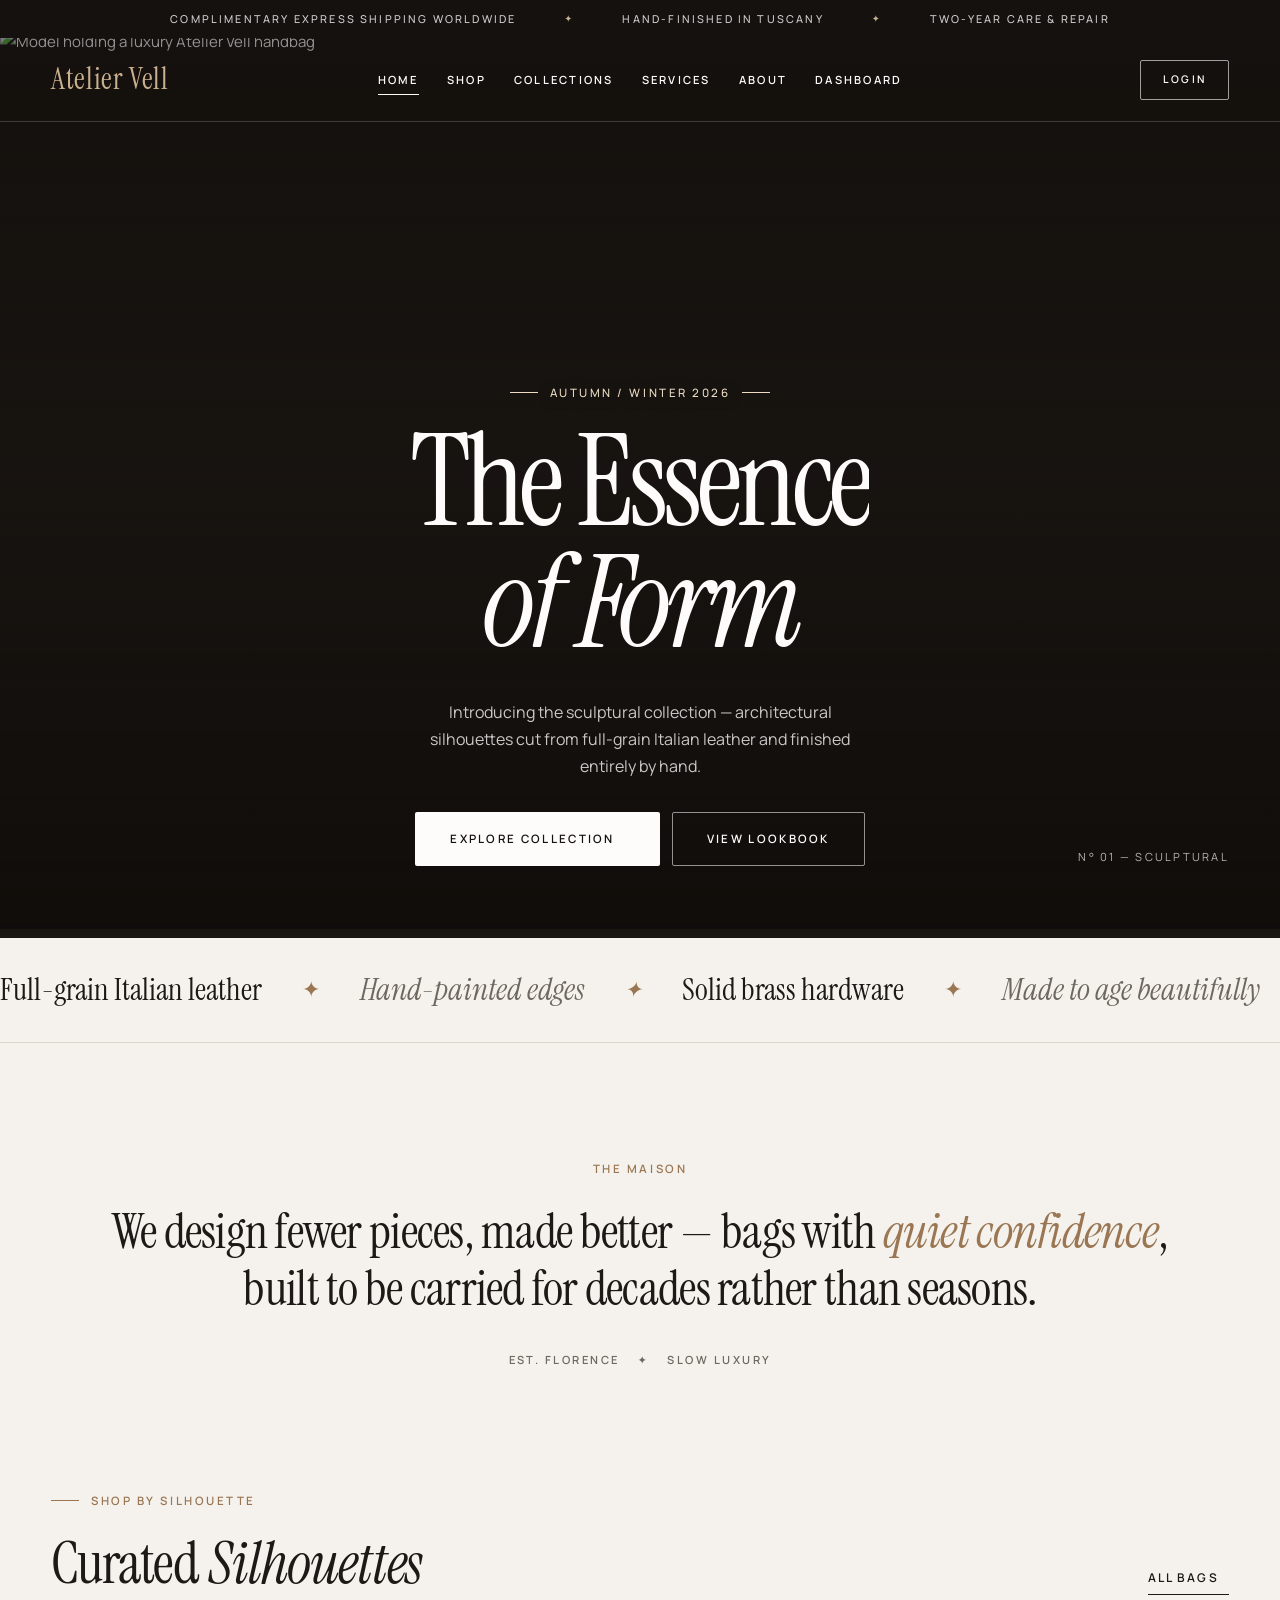
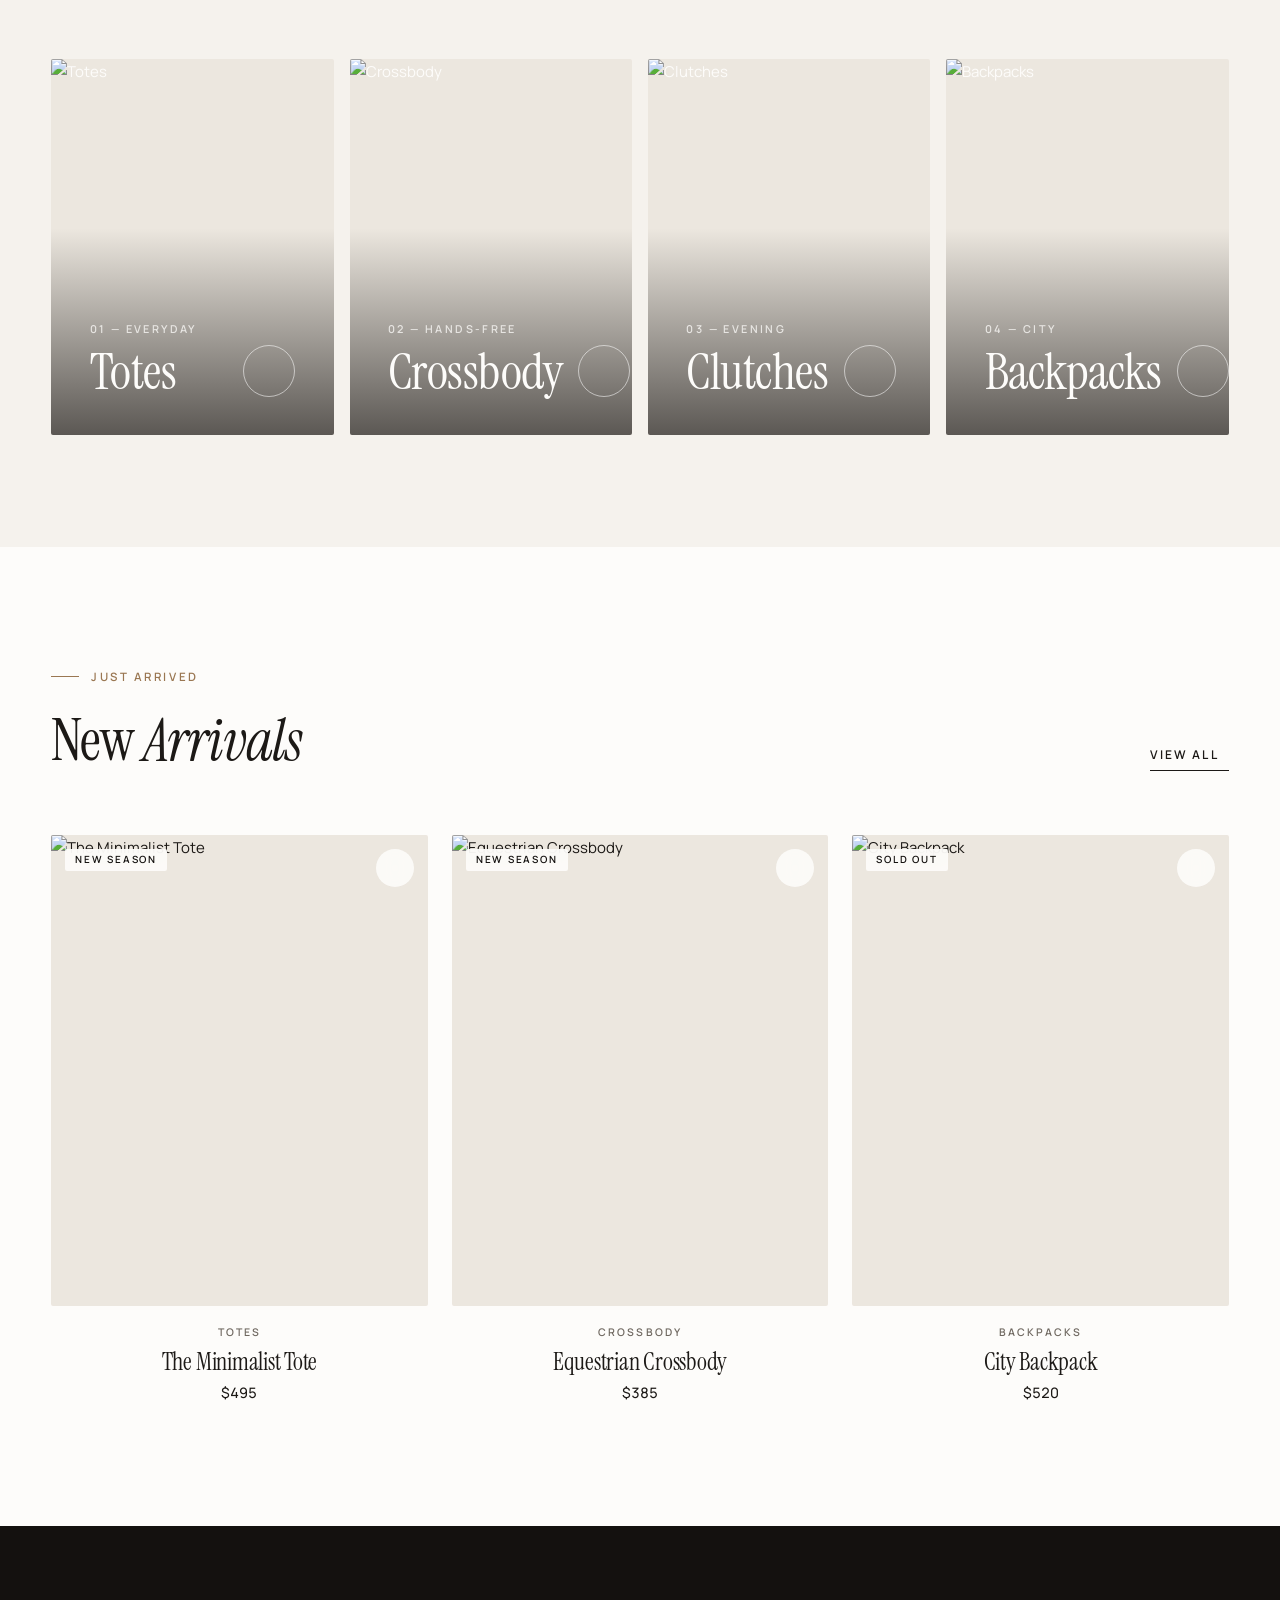
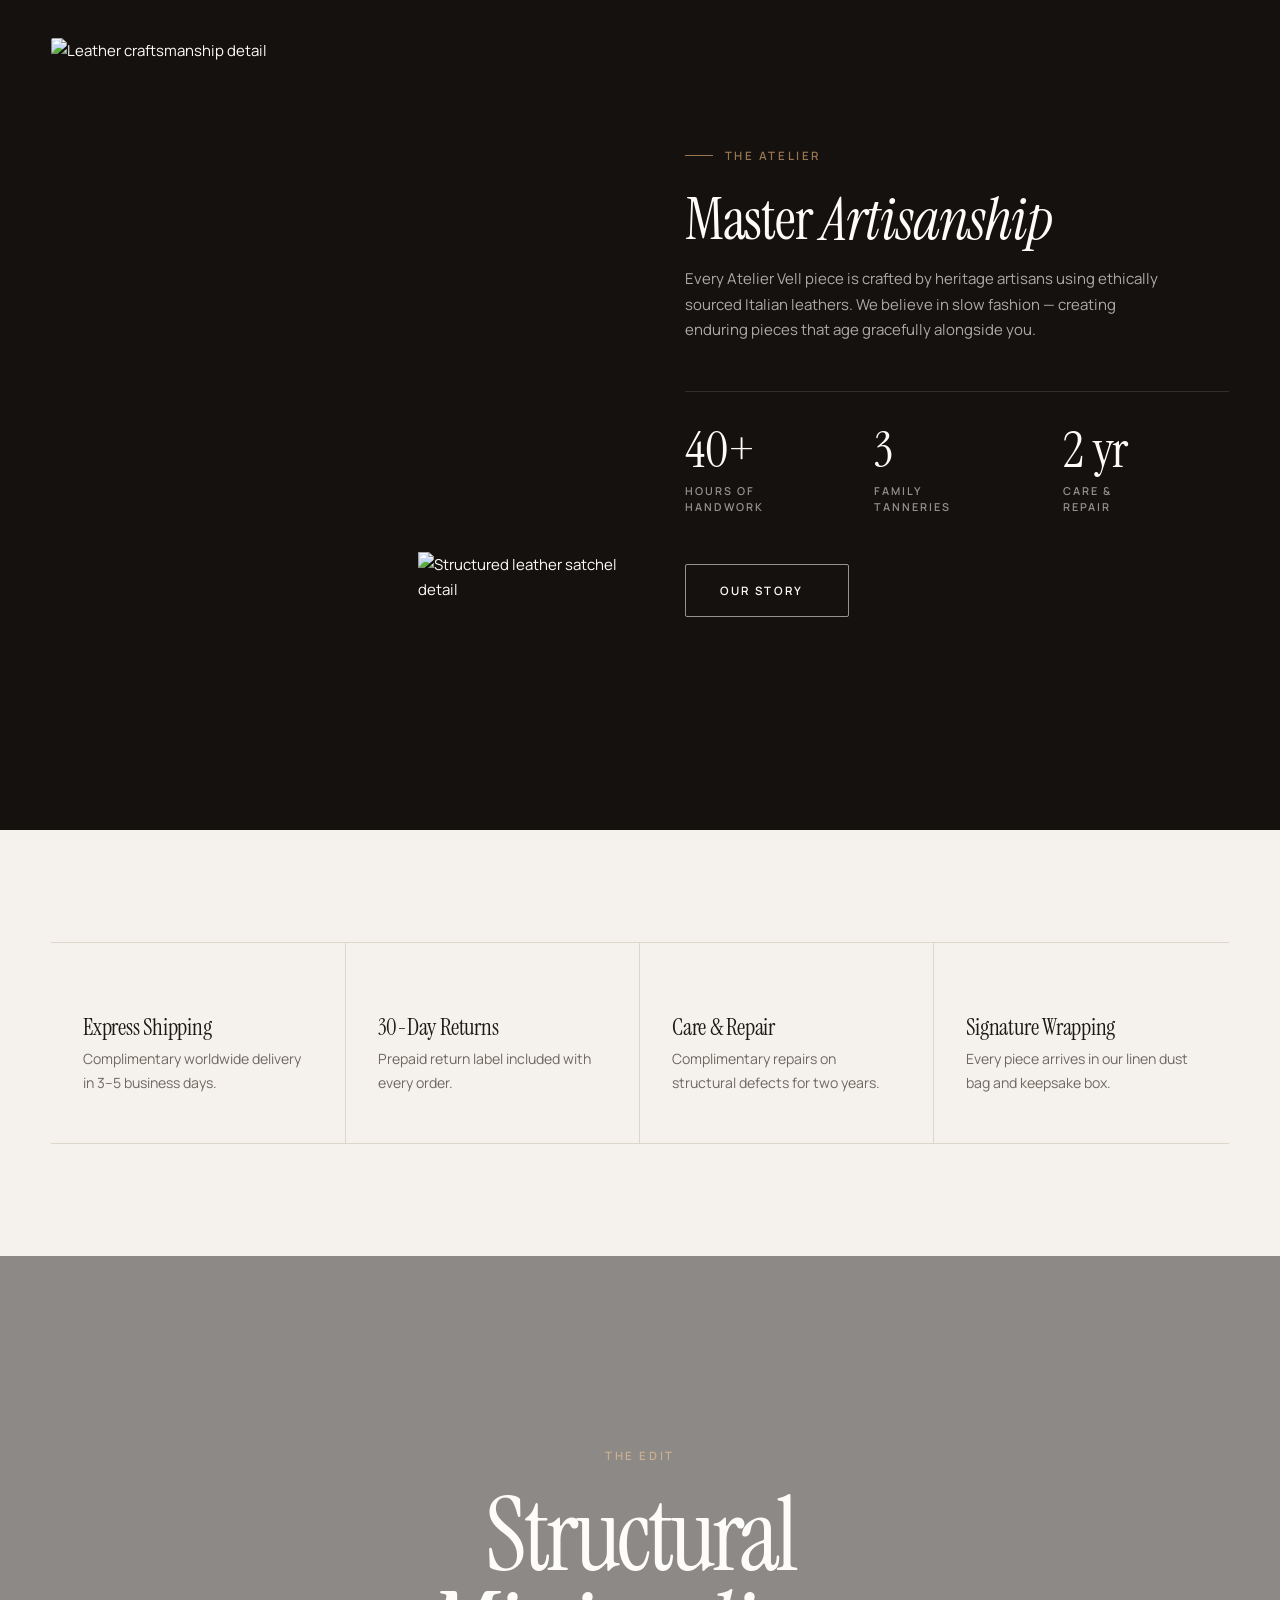
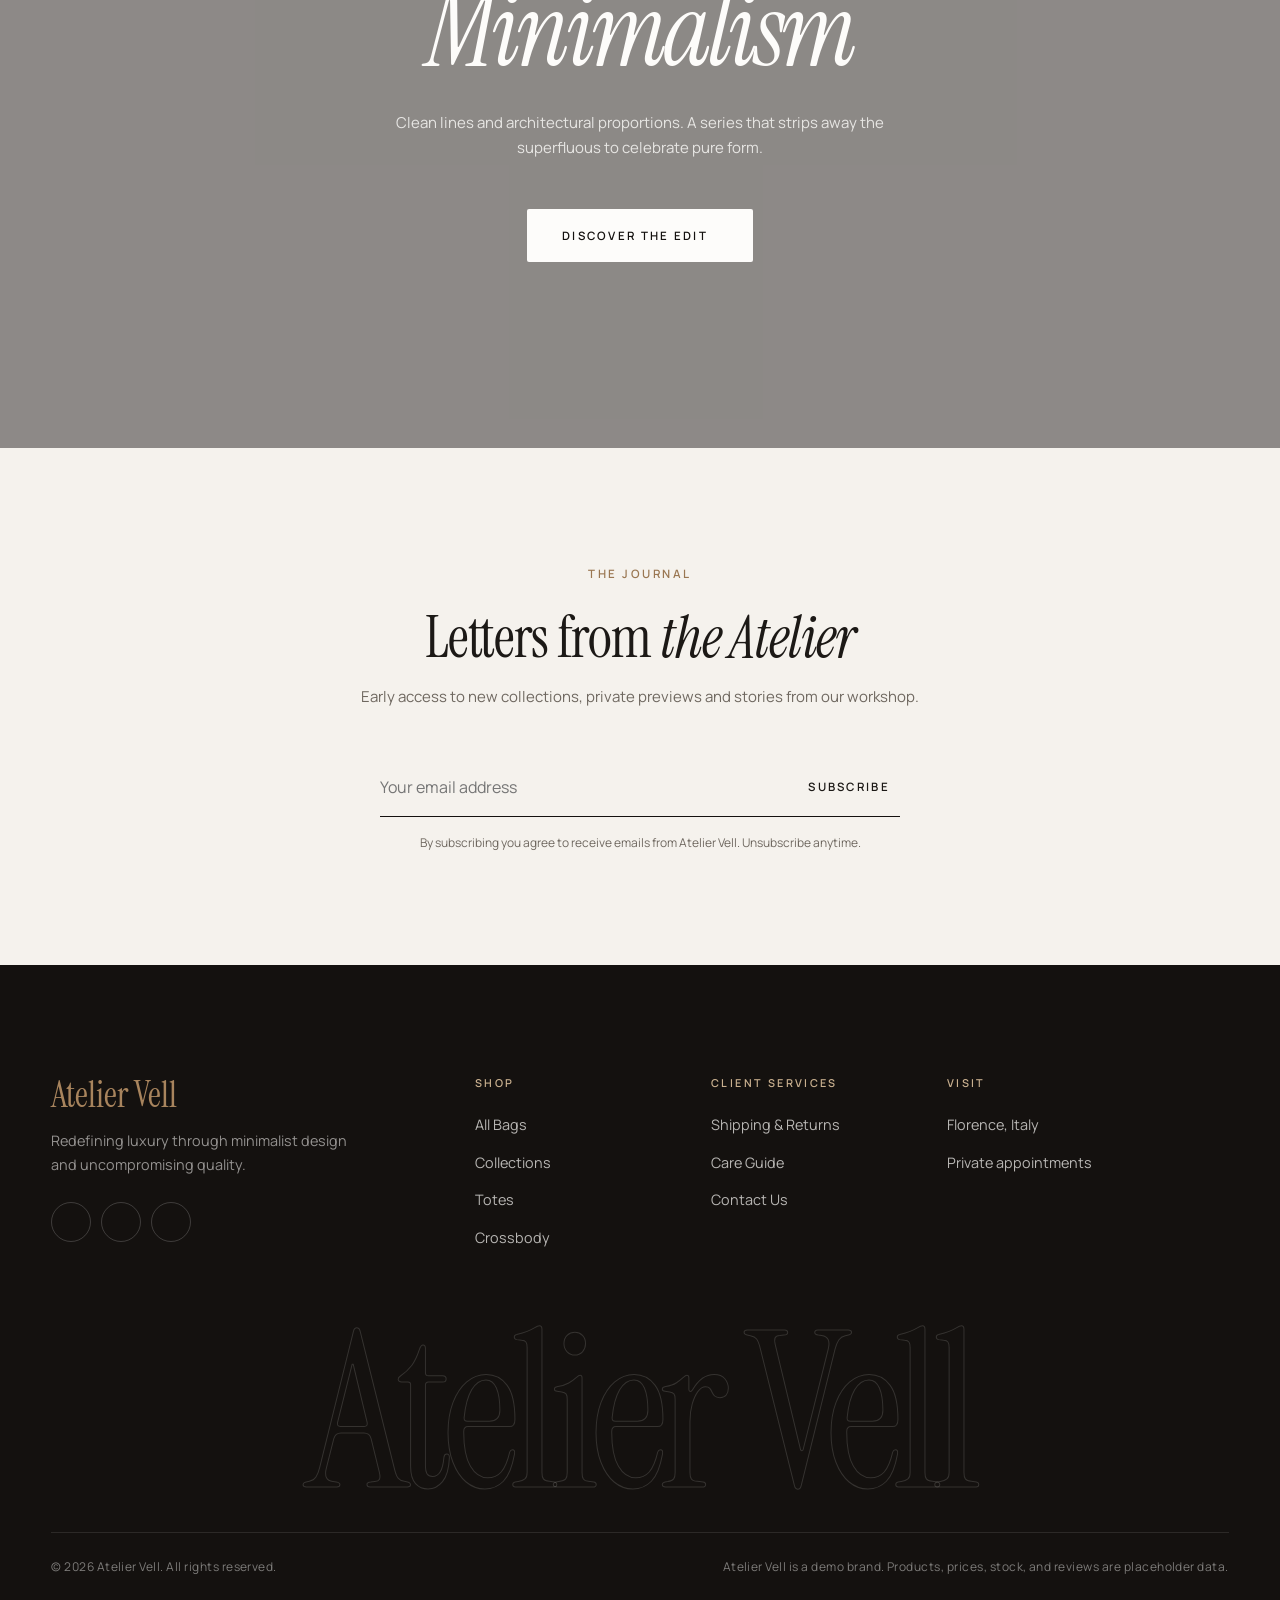
==== index.html @ e62970e4 "first commit" ====
<!DOCTYPE html>
<html lang="en">
<head>
  <meta charset="UTF-8">
  <meta name="viewport" content="width=device-width, initial-scale=1.0">
  <title>Atelier Vell | Handbags</title>
  <meta name="description" content="Discover luxury handbags and accessories by Atelier Vell. Refined, structural, and effortlessly chic.">
  <meta name="theme-color" content="#14110f">
  <link rel="preconnect" href="https://images.unsplash.com">
  <link rel="icon" type="image/svg+xml" href="assets/images/favicon.svg">
  <link rel="stylesheet" href="assets/css/style.css">
  <!-- Phosphor Icons -->
  <script src="https://unpkg.com/@phosphor-icons/web"></script>
  <!-- JSON-LD -->
  <script type="application/ld+json">
  {
    "@context": "https://schema.org",
    "@type": "ItemList",
    "name": "Featured Handbags",
    "description": "Luxury leather handbags and accessories."
  }
  </script>
</head>
<body class="has-hero">

  <!-- Announcement -->
  <div class="announcement-bar">
    <div class="announcement-track">
      <span>Complimentary express shipping worldwide</span>
      <span>Hand-finished in Tuscany</span>
      <span>Two-year care &amp; repair</span>
    </div>
  </div>

  <!-- Navigation -->
  <header class="site-header">
    <div class="container nav-container">
      <a href="index.html" class="brand">Atelier Vell</a>

      <nav class="nav-menu">
        <a href="index.html" class="nav-link active">Home</a>
        <div class="nav-item-dropdown">
          <a href="shop.html" class="nav-link">Shop</a>
          <div class="dropdown-menu">
            <a href="shop.html?category=totes" class="dropdown-link">Totes</a>
            <a href="shop.html?category=crossbody" class="dropdown-link">Crossbody</a>
            <a href="shop.html?category=clutches" class="dropdown-link">Clutches</a>
            <a href="shop.html?category=backpacks" class="dropdown-link">Backpacks</a>
          </div>
        </div>
        <a href="collections.html" class="nav-link">Collections</a>
        <a href="services.html" class="nav-link">Services</a>
        <a href="about.html" class="nav-link">About</a>
        <a href="dashboard.html" class="nav-link">Dashboard</a>
      </nav>

      <div class="nav-actions">
        <a href="#" class="action-btn trigger-wishlist" aria-label="Wishlist">
          <i class="ph ph-heart"></i>
        </a>
        <a href="cart.html" class="action-btn" aria-label="Cart">
          <i class="ph ph-shopping-bag"></i>
          <span class="cart-count">0</span>
        </a>
        <a href="login.html" class="btn btn-outline nav-login-btn">Login</a>
        <button class="hamburger-btn" aria-label="Menu">
          <i class="ph ph-list"></i>
        </button>
      </div>
    </div>
  </header>

  <!-- Mobile Drawer Menu -->
  <div class="drawer-overlay"></div>
  <div class="mobile-drawer">
    <div class="drawer-header">
      <span class="brand">Atelier Vell</span>
      <button class="drawer-close" aria-label="Close menu"><i class="ph ph-x"></i></button>
    </div>
    <div class="drawer-body">
      <a href="index.html" class="mobile-nav-link">Home</a>
      <div style="border-bottom: 1px solid var(--clr-border);">
        <button class="mobile-nav-link mobile-dropdown-toggle" style="border:none; background:none; text-align:left;">
          Shop <i class="ph ph-caret-down"></i>
        </button>
        <div class="mobile-dropdown-menu">
          <a href="shop.html" class="mobile-dropdown-link">All Bags</a>
          <a href="shop.html?category=totes" class="mobile-dropdown-link">Totes</a>
          <a href="shop.html?category=crossbody" class="mobile-dropdown-link">Crossbody</a>
          <a href="shop.html?category=clutches" class="mobile-dropdown-link">Clutches</a>
          <a href="shop.html?category=backpacks" class="mobile-dropdown-link">Backpacks</a>
        </div>
      </div>
      <a href="collections.html" class="mobile-nav-link">Collections</a>
      <a href="services.html" class="mobile-nav-link">Services</a>
      <a href="about.html" class="mobile-nav-link">About</a>
      <a href="dashboard.html" class="mobile-nav-link">Dashboard</a>

      <div style="margin-top: 32px;">
        <a href="login.html" class="btn btn-primary btn-block mobile-login-link">Login</a>
      </div>
    </div>
  </div>

  <main>
    <!-- Hero -->
    <section class="hero">
      <div class="hero-media" data-parallax="0.25">
        <img src="https://images.unsplash.com/photo-1594223274512-ad4803739b7c?auto=format&fit=crop&q=85&w=2000" alt="Model holding a luxury Atelier Vell handbag" fetchpriority="high">
      </div>
      <div class="container hero-content">
        <div class="hero-grid">
          <div>
            <span class="eyebrow fade-in-late">Autumn / Winter 2026</span>
            <h1 class="hero-title">
              <span class="line"><span>The Essence</span></span>
              <span class="line"><span><em>of Form</em></span></span>
            </h1>
            <p class="hero-sub fade-in-late">Introducing the sculptural collection — architectural silhouettes cut from full-grain Italian leather and finished entirely by hand.</p>
            <div class="hero-ctas fade-in-late">
              <a href="shop.html" class="btn btn-light">Explore Collection <i class="ph ph-arrow-right"></i></a>
              <a href="collections.html" class="btn btn-ghost-light">View Lookbook</a>
            </div>
          </div>
          <div class="hero-aside fade-in-late">
            <span>N° 01 — Sculptural</span>
          </div>
        </div>
      </div>
    </section>

    <!-- Marquee -->
    <div class="marquee" aria-hidden="true">
      <div class="marquee-track">
        <span>Full-grain Italian leather</span>
        <span>Hand-painted edges</span>
        <span>Solid brass hardware</span>
        <span>Made to age beautifully</span>
        <span>Full-grain Italian leather</span>
        <span>Hand-painted edges</span>
        <span>Solid brass hardware</span>
        <span>Made to age beautifully</span>
      </div>
    </div>

    <!-- Statement -->
    <section class="section container">
      <div class="statement reveal">
        <span class="eyebrow no-rule">The Maison</span>
        <p>We design fewer pieces, made better — bags with <em>quiet confidence</em>, built to be carried for decades rather than seasons.</p>
        <div class="statement-sig"><span>Est. Florence</span><span>✦</span><span>Slow Luxury</span></div>
      </div>
    </section>

    <!-- Categories -->
    <section class="container" style="padding-bottom:var(--space-8);">
      <div class="split-header reveal">
        <div>
          <span class="eyebrow">Shop by Silhouette</span>
          <h2>Curated <em>Silhouettes</em></h2>
        </div>
        <a href="shop.html" class="link-arrow">All Bags <i class="ph ph-arrow-right"></i></a>
      </div>
      <div class="category-grid">
        <a href="shop.html?category=totes" class="category-tile reveal">
          <img src="https://images.unsplash.com/photo-1614179689702-355944cd0918?auto=format&fit=crop&q=80&w=1200" alt="Totes" loading="lazy">
          <div class="category-info">
            <div><span class="category-index">01 — Everyday</span><h3>Totes</h3></div>
            <span class="category-cta"><i class="ph ph-arrow-right"></i></span>
          </div>
        </a>
        <a href="shop.html?category=crossbody" class="category-tile reveal" style="--d:.1s">
          <img src="https://images.unsplash.com/photo-1575032617751-6ddec2089882?auto=format&fit=crop&q=80&w=900" alt="Crossbody" loading="lazy">
          <div class="category-info">
            <div><span class="category-index">02 — Hands-free</span><h3>Crossbody</h3></div>
            <span class="category-cta"><i class="ph ph-arrow-right"></i></span>
          </div>
        </a>
        <a href="shop.html?category=clutches" class="category-tile reveal" style="--d:.2s">
          <img src="https://images.unsplash.com/photo-1563904092230-7ec217b65fe2?auto=format&fit=crop&q=80&w=900" alt="Clutches" loading="lazy">
          <div class="category-info">
            <div><span class="category-index">03 — Evening</span><h3>Clutches</h3></div>
            <span class="category-cta"><i class="ph ph-arrow-right"></i></span>
          </div>
        </a>
        <a href="shop.html?category=backpacks" class="category-tile reveal">
          <img src="https://images.unsplash.com/photo-1553062407-98eeb64c6a62?auto=format&fit=crop&q=80&w=1600" alt="Backpacks" loading="lazy">
          <div class="category-info">
            <div><span class="category-index">04 — City</span><h3>Backpacks</h3></div>
            <span class="category-cta"><i class="ph ph-arrow-right"></i></span>
          </div>
        </a>
      </div>
    </section>

    <!-- Featured Products -->
    <section class="section" style="background-color:var(--clr-white);">
      <div class="container">
        <div class="split-header reveal">
          <div>
            <span class="eyebrow">Just Arrived</span>
            <h2>New <em>Arrivals</em></h2>
          </div>
          <a href="shop.html" class="link-arrow">View All <i class="ph ph-arrow-right"></i></a>
        </div>
        <div class="product-grid" id="featured-products">
          <!-- Injected via JS -->
        </div>
      </div>
    </section>

    <!-- Craftsmanship -->
    <section class="section craft">
      <div class="container craft-grid">
        <div class="craft-media">
          <div class="reveal-img">
            <img src="https://images.unsplash.com/photo-1473188588951-666fce8e7c68?auto=format&fit=crop&q=80&w=1000" alt="Leather craftsmanship detail" loading="lazy">
          </div>
          <img class="craft-inset reveal" style="--d:.3s" src="https://images.unsplash.com/photo-1612902456551-333ac5afa26e?auto=format&fit=crop&q=80&w=600" alt="Structured leather satchel detail" loading="lazy">
        </div>
        <div class="reveal">
          <span class="eyebrow">The Atelier</span>
          <h2>Master <em>Artisanship</em></h2>
          <p>Every Atelier Vell piece is crafted by heritage artisans using ethically sourced Italian leathers. We believe in slow fashion — creating enduring pieces that age gracefully alongside you.</p>
          <div class="stats">
            <div><div class="stat-value">40+</div><div class="stat-label">Hours of<br>handwork</div></div>
            <div><div class="stat-value">3</div><div class="stat-label">Family<br>tanneries</div></div>
            <div><div class="stat-value">2 yr</div><div class="stat-label">Care &amp;<br>repair</div></div>
          </div>
          <a href="about.html" class="btn btn-ghost-light">Our Story <i class="ph ph-arrow-right"></i></a>
        </div>
      </div>
    </section>

    <!-- Perks -->
    <section class="container" style="padding-block:var(--space-8);">
      <div class="perks">
        <div class="perk reveal"><i class="ph ph-airplane-tilt"></i><h4>Express Shipping</h4><p>Complimentary worldwide delivery in 3–5 business days.</p></div>
        <div class="perk reveal" style="--d:.1s"><i class="ph ph-arrow-u-down-left"></i><h4>30-Day Returns</h4><p>Prepaid return label included with every order.</p></div>
        <div class="perk reveal" style="--d:.2s"><i class="ph ph-needle"></i><h4>Care &amp; Repair</h4><p>Complimentary repairs on structural defects for two years.</p></div>
        <div class="perk reveal" style="--d:.3s"><i class="ph ph-gift"></i><h4>Signature Wrapping</h4><p>Every piece arrives in our linen dust bag and keepsake box.</p></div>
      </div>
    </section>

    <!-- Lookbook Banner -->
    <section class="lookbook">
      <div class="lookbook-bg" data-parallax="0.2" style="background-image:url('https://images.unsplash.com/photo-1606522754091-a3bbf9ad4cb3?auto=format&fit=crop&q=80&w=2000');"></div>
      <div class="container reveal">
        <span class="eyebrow no-rule">The Edit</span>
        <h2>Structural<br><em>Minimalism</em></h2>
        <p>Clean lines and architectural proportions. A series that strips away the superfluous to celebrate pure form.</p>
        <a href="collections.html" class="btn btn-light">Discover the Edit <i class="ph ph-arrow-right"></i></a>
      </div>
    </section>

    <!-- Newsletter -->
    <section class="section container">
      <div class="newsletter reveal">
        <span class="eyebrow no-rule">The Journal</span>
        <h2>Letters from <em>the Atelier</em></h2>
        <p>Early access to new collections, private previews and stories from our workshop.</p>
        <form class="newsletter-form" onsubmit="event.preventDefault(); showToast('Welcome to the Atelier — you are subscribed.'); this.reset();">
          <input type="email" placeholder="Your email address" required aria-label="Email address">
          <button type="submit">Subscribe <i class="ph ph-arrow-right"></i></button>
        </form>
        <small>By subscribing you agree to receive emails from Atelier Vell. Unsubscribe anytime.</small>
      </div>
    </section>
  </main>

  <footer class="site-footer">
    <div class="container">
      <div class="footer-grid">
        <div>
          <span class="footer-brand">Atelier Vell</span>
          <p class="footer-desc">Redefining luxury through minimalist design and uncompromising quality.</p>
          <div class="footer-socials">
            <a href="#" aria-label="Instagram"><i class="ph ph-instagram-logo"></i></a>
            <a href="#" aria-label="Pinterest"><i class="ph ph-pinterest-logo"></i></a>
            <a href="#" aria-label="TikTok"><i class="ph ph-tiktok-logo"></i></a>
          </div>
        </div>
        <div>
          <h4 class="footer-heading">Shop</h4>
          <ul class="footer-links">
            <li><a href="shop.html">All Bags</a></li>
            <li><a href="collections.html">Collections</a></li>
            <li><a href="shop.html?category=totes">Totes</a></li>
            <li><a href="shop.html?category=crossbody">Crossbody</a></li>
          </ul>
        </div>
        <div>
          <h4 class="footer-heading">Client Services</h4>
          <ul class="footer-links">
            <li><a href="services.html#shipping-returns">Shipping &amp; Returns</a></li>
            <li><a href="services.html">Care Guide</a></li>
            <li><a href="about.html#contact">Contact Us</a></li>
          </ul>
        </div>
        <div>
          <h4 class="footer-heading">Visit</h4>
          <ul class="footer-links">
            <li><a href="about.html">Florence, Italy</a></li>
            <li><a href="about.html#contact">Private appointments</a></li>
          </ul>
        </div>
      </div>
      <div class="footer-wordmark" aria-hidden="true">Atelier Vell</div>
      <div class="footer-bottom">
        <p>&copy; 2026 Atelier Vell. All rights reserved.</p>
        <p>Atelier Vell is a demo brand. Products, prices, stock, and reviews are placeholder data.</p>
      </div>
    </div>
  </footer>

  <script src="assets/js/data.js"></script>
  <script src="assets/js/auth.js"></script>
  <script src="assets/js/main.js"></script>
  <script src="assets/js/wishlist.js"></script>
  <script src="assets/js/quickview.js"></script>
  <script>
    document.addEventListener('DOMContentLoaded', () => {
      const grid = document.getElementById('featured-products');
      if(grid) {
        const products = window.AtelierStore.getProducts().filter(p => p.featured).slice(0, 4);
        grid.innerHTML = products.map(p => generateProductCardHTML(p)).join('');
        // Re-bind wishlist icons
        window.AtelierWishlist.updateHeartIcons();
        window.AtelierReveal && window.AtelierReveal(grid);
      }
    });
  </script>
  <script src="assets/js/back-to-top.js"></script>
</body>
</html>
---- assets/css/style.css ----
/* ==========================================================================
   ATELIER VELL - DESIGN SYSTEM & GLOBAL STYLES
   ========================================================================== */

@import url('https://fonts.googleapis.com/css2?family=Instrument+Serif:ital@0;1&family=Manrope:wght@300;400;500;600&display=swap');

:root {
  /* Colors */
  --clr-primary: #14110f;       /* Ink */
  --clr-secondary: #f5f2ed;     /* Ivory */
  --clr-surface: #ece7df;       /* Stone */
  --clr-accent: #9a7752;        /* Bronze */
  --clr-accent-soft: #c9b08f;
  --clr-logo: #7d5f3e;          /* Deep bronze — logo on light surfaces */
  --clr-logo-on-dark: #a8845d;  /* Bronze tuned for dark surfaces */
  --clr-text: #1c1916;
  --clr-text-light: #6f6860;
  --clr-border: #ddd6cb;
  --clr-error: #a8433a;
  --clr-success: #4f6b4a;
  --clr-white: #fdfcfa;

  /* Typography */
  --font-heading: 'Instrument Serif', 'Times New Roman', serif;
  --font-body: 'Manrope', system-ui, -apple-system, sans-serif;

  --fw-body: 400;
  --fw-heading-1: 400;
  --fw-heading-2: 400;
  --fw-heading-3: 400;

  /* Spacing */
  --space-1: 8px;
  --space-2: 16px;
  --space-3: 24px;
  --space-4: 32px;
  --space-5: 48px;
  --space-6: 64px;
  --space-8: 112px;
  --space-10: 160px;

  /* UI Tokens */
  --radius: 2px;
  --radius-lg: 4px;
  --shadow: 0 1px 2px rgba(20, 17, 15, 0.04), 0 12px 40px -12px rgba(20, 17, 15, 0.12);
  --shadow-hover: 0 2px 4px rgba(20, 17, 15, 0.05), 0 30px 60px -20px rgba(20, 17, 15, 0.25);
  --ease: cubic-bezier(0.22, 1, 0.36, 1);
  --ease-in-out: cubic-bezier(0.65, 0, 0.35, 1);
  --transition: all 0.5s var(--ease);

  /* Header */
  --header-height: 84px;
}

/* ==========================================================================
   RESET & FOUNDATION
   ========================================================================== */
*, *::before, *::after {
  box-sizing: border-box;
  margin: 0;
  padding: 0;
}

html {
  scroll-behavior: smooth;
  -webkit-text-size-adjust: 100%;
}

body {
  font-family: var(--font-body);
  font-weight: var(--fw-body);
  font-size: 15px;
  color: var(--clr-text);
  background-color: var(--clr-secondary);
  line-height: 1.7;
  -webkit-font-smoothing: antialiased;
  -moz-osx-font-smoothing: grayscale;
  text-rendering: optimizeLegibility;
  overflow-x: hidden;
}

::selection {
  background: var(--clr-primary);
  color: var(--clr-secondary);
}

h1, h2, h3, h4, h5, h6 {
  font-family: var(--font-heading);
  line-height: 1.05;
  font-weight: 400;
  margin-bottom: var(--space-2);
  letter-spacing: -0.01em;
}

h1 { font-size: clamp(2.75rem, 6vw, 5rem); font-weight: var(--fw-heading-1); letter-spacing: -0.025em; }
h2 { font-size: clamp(2.25rem, 4.5vw, 3.75rem); font-weight: var(--fw-heading-2); letter-spacing: -0.02em; }
h3 { font-size: clamp(1.5rem, 2.5vw, 2rem); font-weight: var(--fw-heading-3); }
h4 { font-size: 1.15rem; }

h1 em, h2 em, h3 em, .serif-italic {
  font-style: italic;
  font-family: var(--font-heading);
}

a {
  color: inherit;
  text-decoration: none;
  transition: color 0.3s var(--ease), opacity 0.3s var(--ease);
}

img {
  max-width: 100%;
  height: auto;
  display: block;
}

ul, ol {
  list-style: none;
}

button, input, select, textarea {
  font-family: inherit;
  font-size: inherit;
  color: inherit;
  border: none;
  background: none;
}

button {
  cursor: pointer;
}

:focus-visible {
  outline: 1px solid var(--clr-accent);
  outline-offset: 3px;
}

.tabular-nums {
  font-variant-numeric: tabular-nums;
}

/* ==========================================================================
   LAYOUT UTILITIES
   ========================================================================== */
.container {
  width: 100%;
  max-width: 1440px;
  margin: 0 auto;
  padding: 0 clamp(20px, 4vw, 56px);
}

.section {
  padding-block: var(--space-8);
}

.section-header {
  text-align: center;
  margin-bottom: var(--space-6);
}

.section-header h1 {
  margin-bottom: var(--space-2);
}

.section-header h2 {
  margin-bottom: var(--space-2);
}

.section-header p {
  color: var(--clr-text-light);
  max-width: 560px;
  margin: 0 auto;
}

.eyebrow {
  display: inline-flex;
  align-items: center;
  gap: 12px;
  font-family: var(--font-body);
  font-size: 0.72rem;
  font-weight: 600;
  letter-spacing: 0.22em;
  text-transform: uppercase;
  color: var(--clr-accent);
  margin-bottom: var(--space-3);
}

.eyebrow::before {
  content: '';
  width: 28px;
  height: 1px;
  background: currentColor;
}

.eyebrow.no-rule::before { display: none; }

.split-header {
  display: flex;
  justify-content: space-between;
  align-items: flex-end;
  gap: var(--space-4);
  margin-bottom: var(--space-6);
  flex-wrap: wrap;
}

.split-header h2 { margin: 0; }

.link-arrow {
  display: inline-flex;
  align-items: center;
  gap: 10px;
  font-size: 0.75rem;
  font-weight: 600;
  letter-spacing: 0.18em;
  text-transform: uppercase;
  padding-bottom: 6px;
  position: relative;
}

.link-arrow::after {
  content: '';
  position: absolute;
  left: 0;
  bottom: 0;
  width: 100%;
  height: 1px;
  background: currentColor;
  transform-origin: right;
  transition: transform 0.6s var(--ease);
}

.link-arrow:hover::after {
  transform: scaleX(0);
  transform-origin: left;
}

.link-arrow i { transition: transform 0.5s var(--ease); }
.link-arrow:hover i { transform: translateX(4px); }

/* ==========================================================================
   COMPONENTS
   ========================================================================== */
/* Buttons */
.btn {
  position: relative;
  display: inline-flex;
  align-items: center;
  justify-content: center;
  gap: 10px;
  padding: 16px 34px;
  font-size: 0.72rem;
  text-transform: uppercase;
  letter-spacing: 0.2em;
  font-weight: 600;
  border: 1px solid transparent;
  border-radius: var(--radius);
  min-height: 52px;
  overflow: hidden;
  isolation: isolate;
  transition: color 0.5s var(--ease), border-color 0.5s var(--ease), background-color 0.5s var(--ease);
}

.btn::before {
  content: '';
  position: absolute;
  inset: 0;
  z-index: -1;
  transform: scaleY(0);
  transform-origin: bottom;
  transition: transform 0.6s var(--ease);
}

.btn:hover::before {
  transform: scaleY(1);
}

.btn:disabled {
  opacity: 0.45;
  cursor: not-allowed;
}
.btn:disabled::before { display: none; }

.btn-primary {
  background-color: var(--clr-primary);
  color: var(--clr-white);
}

.btn-primary::before { background: var(--clr-accent); }

.btn-primary:hover {
  color: var(--clr-white);
}

.btn-outline {
  background-color: transparent;
  color: var(--clr-primary);
  border-color: var(--clr-primary);
}

.btn-outline::before { background: var(--clr-primary); }

.btn-outline:hover {
  color: var(--clr-white);
}

.btn-light {
  background: var(--clr-white);
  color: var(--clr-primary);
}
.btn-light::before { background: var(--clr-accent); }
.btn-light:hover { color: var(--clr-white); }

.btn-ghost-light {
  background: transparent;
  color: var(--clr-white);
  border-color: rgba(255, 255, 255, 0.55);
}
.btn-ghost-light::before { background: var(--clr-white); }
.btn-ghost-light:hover { color: var(--clr-primary); border-color: var(--clr-white); }

.btn i { font-size: 1rem; transition: transform 0.5s var(--ease); }
.btn:hover i.ph-arrow-right, .btn:hover i.ph-arrow-up-right { transform: translateX(3px); }

.btn-block {
  width: 100%;
}

/* Forms */
.form-group {
  margin-bottom: var(--space-3);
  position: relative;
}

.form-label {
  display: block;
  font-size: 0.7rem;
  margin-bottom: 10px;
  font-weight: 600;
  text-transform: uppercase;
  letter-spacing: 0.18em;
  color: var(--clr-text-light);
}

.form-control {
  width: 100%;
  padding: 14px 16px;
  border: 1px solid var(--clr-border);
  border-radius: var(--radius);
  background-color: var(--clr-white);
  transition: border-color 0.4s var(--ease), box-shadow 0.4s var(--ease);
  font-size: 0.95rem;
  color: var(--clr-text);
}

.form-control::placeholder { color: #a39b91; }

.form-control:focus {
  outline: none;
  border-color: var(--clr-primary);
  box-shadow: 0 0 0 4px rgba(154, 119, 82, 0.12);
}

select.form-control {
  appearance: none;
  -webkit-appearance: none;
  background-image: url("data:image/svg+xml,%3Csvg xmlns='http://www.w3.org/2000/svg' width='12' height='12' viewBox='0 0 24 24' fill='none' stroke='%2314110f' stroke-width='1.5'%3E%3Cpath d='M6 9l6 6 6-6'/%3E%3C/svg%3E");
  background-repeat: no-repeat;
  background-position: right 16px center;
  padding-right: 40px;
  cursor: pointer;
}

input[type="checkbox"], input[type="radio"] {
  accent-color: var(--clr-primary);
  width: 16px;
  height: 16px;
}

.form-error {
  color: var(--clr-error);
  font-size: 0.8rem;
  margin-top: 6px;
  display: none;
}

.form-group.has-error .form-control {
  border-color: var(--clr-error);
}
.form-group.has-error .form-error {
  display: block;
}

/* Badges */
.badge {
  display: inline-block;
  padding: 6px 10px;
  font-size: 0.62rem;
  font-weight: 600;
  text-transform: uppercase;
  letter-spacing: 0.18em;
  background-color: var(--clr-primary);
  color: var(--clr-white);
  border-radius: var(--radius);
  line-height: 1;
}

.badge-outline {
  background-color: transparent;
  border: 1px solid var(--clr-primary);
  color: var(--clr-primary);
}

/* ==========================================================================
   ANNOUNCEMENT BAR
   ========================================================================== */
.announcement-bar {
  background: var(--clr-primary);
  color: rgba(253, 252, 250, 0.8);
  font-size: 0.68rem;
  letter-spacing: 0.2em;
  text-transform: uppercase;
  font-weight: 500;
  height: 38px;
  display: flex;
  align-items: center;
  justify-content: center;
  overflow: hidden;
  position: relative;
  z-index: 101;
}

.announcement-track {
  display: flex;
  gap: 48px;
  align-items: center;
  white-space: nowrap;
}

.announcement-track span { display: inline-flex; align-items: center; gap: 48px; }
.announcement-track span::after { content: '✦'; color: var(--clr-accent-soft); font-size: 0.6rem; }
.announcement-track span:last-child::after { display: none; }

@media (max-width: 768px) {
  .announcement-track span:not(:first-child) { display: none; }
  .announcement-track span::after { display: none; }
}

/* ==========================================================================
   HEADER & NAVBAR
   ========================================================================== */
.site-header {
  height: var(--header-height);
  position: sticky;
  top: 0;
  z-index: 100;
  background-color: rgba(245, 242, 237, 0.82);
  backdrop-filter: saturate(160%) blur(18px);
  -webkit-backdrop-filter: saturate(160%) blur(18px);
  border-bottom: 1px solid rgba(20, 17, 15, 0.08);
  display: flex;
  align-items: center;
  transition: background-color 0.5s var(--ease), color 0.5s var(--ease), border-color 0.5s var(--ease), height 0.5s var(--ease), transform 0.5s var(--ease);
}

.site-header.is-scrolled {
  --header-height: 68px;
  box-shadow: 0 10px 30px -20px rgba(20, 17, 15, 0.25);
}

/* Transparent header over a full-bleed hero */
body.has-hero .site-header:not(.is-scrolled) {
  background-color: transparent;
  backdrop-filter: none;
  -webkit-backdrop-filter: none;
  border-bottom-color: rgba(255, 255, 255, 0.18);
  color: var(--clr-white);
}

/* Logo over the hero photo needs a lighter bronze to stay legible */
body.has-hero .site-header:not(.is-scrolled) .brand { color: var(--clr-accent-soft); }

body.has-hero .site-header:not(.is-scrolled) .nav-link::after { background-color: var(--clr-white); }
body.has-hero .site-header:not(.is-scrolled) .btn-outline { color: var(--clr-white); border-color: rgba(255,255,255,0.6); }
body.has-hero .site-header:not(.is-scrolled) .btn-outline::before { background: var(--clr-white); }
body.has-hero .site-header:not(.is-scrolled) .btn-outline:hover { color: var(--clr-primary); }
body.has-hero .site-header:not(.is-scrolled) .dropdown-menu { color: var(--clr-text); }

body.has-hero main { margin-top: calc(-1 * var(--header-height)); }

.nav-container {
  display: grid;
  grid-template-columns: 1fr auto 1fr;
  align-items: center;
  width: 100%;
}

.brand {
  font-family: var(--font-heading);
  font-size: 1.85rem;
  font-weight: 400;
  letter-spacing: 0.02em;
  text-transform: none;
  line-height: 1;
  white-space: nowrap;
  color: var(--clr-logo);
  transition: color 0.5s var(--ease);
}

.nav-container > .brand {
  grid-column: 1;
  grid-row: 1;
  justify-self: start;
}

.nav-menu {
  grid-column: 2;
  grid-row: 1;
  display: flex;
  align-items: center;
  gap: clamp(18px, 2.2vw, 36px);
}

.nav-link {
  font-size: 0.7rem;
  text-transform: uppercase;
  letter-spacing: 0.2em;
  font-weight: 600;
  position: relative;
  padding: 10px 0;
  display: inline-block;
}

.nav-link::after {
  content: '';
  position: absolute;
  bottom: 4px;
  left: 0;
  width: 100%;
  height: 1px;
  background-color: var(--clr-primary);
  transform: scaleX(0);
  transform-origin: right;
  transition: transform 0.5s var(--ease);
}

.nav-link:hover::after, .nav-link.active::after {
  transform: scaleX(1);
  transform-origin: left;
}

/* Dropdown */
.nav-item-dropdown {
  position: relative;
}

.dropdown-menu {
  position: absolute;
  top: calc(100% + 12px);
  left: -24px;
  background-color: var(--clr-white);
  min-width: 220px;
  padding: 14px 0;
  box-shadow: var(--shadow-hover);
  border-radius: var(--radius-lg);
  opacity: 0;
  visibility: hidden;
  transform: translateY(8px);
  transition: opacity 0.4s var(--ease), transform 0.4s var(--ease), visibility 0.4s;
}

.dropdown-menu::before {
  content: '';
  position: absolute;
  top: -14px;
  left: 0;
  right: 0;
  height: 14px;
}

.nav-item-dropdown:hover .dropdown-menu,
.nav-item-dropdown:focus-within .dropdown-menu {
  opacity: 1;
  visibility: visible;
  transform: translateY(0);
}

.dropdown-link {
  display: block;
  padding: 9px 24px;
  font-family: var(--font-heading);
  font-size: 1.2rem;
  transition: color 0.3s var(--ease), padding 0.4s var(--ease);
}

.dropdown-link:hover {
  color: var(--clr-accent);
  padding-left: 30px;
}

/* Actions */
.nav-actions {
  grid-column: 3;
  grid-row: 1;
  justify-self: end;
  display: flex;
  align-items: center;
  gap: 6px;
}

.nav-actions .btn {
  min-height: 40px;
  padding: 10px 22px;
  margin-left: 10px;
  font-size: 0.66rem;
}

.action-btn {
  font-size: 1.25rem;
  position: relative;
  display: flex;
  align-items: center;
  justify-content: center;
  width: 42px;
  height: 42px;
  border-radius: 50%;
  transition: background-color 0.3s var(--ease);
}

.action-btn:hover {
  background-color: rgba(20, 17, 15, 0.06);
}

body.has-hero .site-header:not(.is-scrolled) .action-btn:hover { background-color: rgba(255,255,255,0.12); }

.cart-count {
  position: absolute;
  top: 5px;
  right: 3px;
  background-color: var(--clr-accent);
  color: var(--clr-white);
  font-size: 0.6rem;
  min-width: 17px;
  height: 17px;
  padding: 0 4px;
  display: flex;
  align-items: center;
  justify-content: center;
  border-radius: 999px;
  font-weight: 600;
}

.hamburger-btn {
  display: none;
  font-size: 1.5rem;
  width: 42px;
  height: 42px;
  align-items: center;
  justify-content: center;
}

/* ==========================================================================
   MOBILE DRAWER
   ========================================================================== */
.mobile-drawer {
  position: fixed;
  top: 0;
  right: -100%;
  width: 100%;
  max-width: 440px;
  height: 100vh;
  height: 100dvh;
  background-color: var(--clr-secondary);
  color: var(--clr-text);
  z-index: 1000;
  transition: right 0.7s var(--ease);
  display: flex;
  flex-direction: column;
  box-shadow: -30px 0 60px -20px rgba(20,17,15,0.25);
}

.mobile-drawer.open {
  right: 0;
}

.drawer-header {
  display: flex;
  justify-content: space-between;
  align-items: center;
  padding: var(--space-3) var(--space-4);
  border-bottom: 1px solid var(--clr-border);
}

.drawer-header h3 { font-size: 1.6rem !important; }

.drawer-close {
  font-size: 1.35rem;
  width: 44px;
  height: 44px;
  display: flex;
  align-items: center;
  justify-content: center;
  border-radius: 50%;
  transition: background-color 0.3s var(--ease), transform 0.5s var(--ease);
}

.drawer-close:hover {
  background-color: rgba(20, 17, 15, 0.06);
  transform: rotate(90deg);
}

.drawer-body {
  padding: var(--space-4);
  overflow-y: auto;
  flex: 1;
}

.drawer-overlay {
  position: fixed;
  inset: 0;
  background-color: rgba(20, 17, 15, 0.45);
  backdrop-filter: blur(4px);
  -webkit-backdrop-filter: blur(4px);
  z-index: 999;
  opacity: 0;
  visibility: hidden;
  transition: opacity 0.6s var(--ease), visibility 0.6s;
}

.drawer-overlay.wishlist-overlay { z-index: 1999; }

.drawer-overlay.open {
  opacity: 1;
  visibility: visible;
}

.mobile-nav-link {
  display: block;
  font-size: 2rem;
  font-family: var(--font-heading);
  padding: 14px 0;
  border-bottom: 1px solid var(--clr-border);
  line-height: 1.2;
}

.mobile-dropdown-toggle {
  display: flex;
  justify-content: space-between;
  align-items: center;
  width: 100%;
}

.mobile-dropdown-toggle i { font-size: 1.1rem; }

.mobile-dropdown-menu {
  display: none;
  padding: 0 0 var(--space-2) var(--space-1);
}

.mobile-dropdown-menu.open {
  display: block;
}

.mobile-dropdown-link {
  display: block;
  padding: 8px 0;
  font-size: 0.75rem;
  letter-spacing: 0.18em;
  text-transform: uppercase;
  font-weight: 600;
  color: var(--clr-text-light);
}

/* ==========================================================================
   PRODUCT CARDS
   ========================================================================== */
.product-grid {
  display: grid;
  grid-template-columns: repeat(auto-fill, minmax(260px, 1fr));
  gap: var(--space-6) var(--space-3);
}

@media (max-width: 1024px) {
  .product-grid { grid-template-columns: repeat(2, 1fr); }
}

.product-card {
  display: flex;
  flex-direction: column;
  text-align: left;
}

.product-image-wrap {
  position: relative;
  width: 100%;
  aspect-ratio: 4/5;
  background-color: var(--clr-surface);
  overflow: hidden;
  margin-bottom: 18px;
  border-radius: var(--radius);
}

.product-image {
  width: 100%;
  height: 100%;
  object-fit: cover;
  transition: transform 1.4s var(--ease), filter 0.8s var(--ease);
}

.product-card:hover .product-image {
  transform: scale(1.06);
}

.product-image-wrap::after {
  content: '';
  position: absolute;
  inset: 0;
  background: linear-gradient(to top, rgba(20,17,15,0.28), transparent 45%);
  opacity: 0;
  transition: opacity 0.6s var(--ease);
  pointer-events: none;
}

.product-card:hover .product-image-wrap::after { opacity: 1; }

.product-actions {
  position: absolute;
  bottom: 14px;
  left: 14px;
  right: 14px;
  transform: translateY(16px);
  opacity: 0;
  transition: transform 0.6s var(--ease), opacity 0.6s var(--ease);
  display: flex;
  gap: var(--space-1);
  z-index: 2;
}

.product-card:hover .product-actions,
.product-card:focus-within .product-actions {
  transform: translateY(0);
  opacity: 1;
}

.btn-quickview, .btn-add-cart {
  flex: 1;
  padding: 14px;
  background-color: rgba(253, 252, 250, 0.92);
  backdrop-filter: blur(10px);
  -webkit-backdrop-filter: blur(10px);
  font-size: 0.66rem;
  font-weight: 600;
  letter-spacing: 0.2em;
  text-transform: uppercase;
  border-radius: var(--radius);
  transition: background-color 0.4s var(--ease), color 0.4s var(--ease);
}

.btn-quickview:hover, .btn-add-cart:hover {
  background-color: var(--clr-primary);
  color: var(--clr-white);
}

.btn-wishlist {
  position: absolute;
  top: 14px;
  right: 14px;
  width: 38px;
  height: 38px;
  background-color: rgba(253, 252, 250, 0.9);
  backdrop-filter: blur(10px);
  -webkit-backdrop-filter: blur(10px);
  border-radius: 50%;
  display: flex;
  align-items: center;
  justify-content: center;
  z-index: 2;
  transition: transform 0.4s var(--ease), background-color 0.3s;
}

.btn-wishlist:hover { transform: scale(1.08); }

.btn-wishlist i {
  color: var(--clr-text);
  transition: color 0.3s;
}

.btn-wishlist.active i {
  color: var(--clr-error);
}

.product-badge {
  position: absolute;
  top: 14px;
  left: 14px;
  z-index: 2;
}

.product-image-wrap .badge {
  background: rgba(253, 252, 250, 0.92);
  color: var(--clr-primary);
  backdrop-filter: blur(10px);
}

.product-meta {
  display: flex;
  flex-direction: column;
  align-items: center;
  text-align: center;
  gap: 2px;
}

.product-card .product-category { text-align: center; }

.product-category {
  font-size: 0.66rem;
  font-weight: 600;
  letter-spacing: 0.2em;
  text-transform: uppercase;
  color: var(--clr-text-light);
  margin-bottom: 6px;
}

.product-title {
  font-family: var(--font-heading);
  font-size: 1.5rem;
  line-height: 1.15;
  margin-bottom: 4px;
}

.product-title a {
  background-image: linear-gradient(currentColor, currentColor);
  background-size: 0 1px;
  background-position: 50% 100%;
  background-repeat: no-repeat;
  transition: background-size 0.6s var(--ease);
}

.product-card:hover .product-title a { background-size: 100% 1px; }

.product-price {
  font-size: 0.9rem;
  font-weight: 500;
  color: var(--clr-text);
  margin-bottom: var(--space-1);
  white-space: nowrap;
}

.product-swatches {
  display: flex;
  gap: 4px;
}

.swatch {
  width: 14px;
  height: 14px;
  border-radius: 50%;
  border: 1px solid var(--clr-border);
  cursor: pointer;
  position: relative;
}

/* ==========================================================================
   FOOTER
   ========================================================================== */
.site-footer {
  background-color: var(--clr-primary);
  color: var(--clr-white);
  padding: var(--space-8) 0 var(--space-4);
  position: relative;
  overflow: hidden;
}

.footer-grid {
  display: grid;
  grid-template-columns: 2fr 1fr 1fr 1.5fr;
  gap: var(--space-5);
  margin-bottom: var(--space-6);
}

/* Phones: one column per row (tablets keep the 2×2 set below at ≤1024px) */
@media (max-width: 767px) {
  .site-footer .footer-grid { grid-template-columns: 1fr; }
}

.footer-brand {
  color: var(--clr-logo-on-dark);
  font-family: var(--font-heading);
  font-size: 2.25rem;
  margin-bottom: var(--space-2);
  display: block;
  line-height: 1;
}

.footer-desc {
  color: rgba(253, 252, 250, 0.55);
  margin-bottom: var(--space-3);
  max-width: 320px;
  font-size: 0.9rem;
}

.footer-heading {
  font-family: var(--font-body);
  font-size: 0.68rem;
  font-weight: 600;
  letter-spacing: 0.22em;
  text-transform: uppercase;
  margin-bottom: var(--space-3);
  color: var(--clr-accent-soft);
}

.footer-links li {
  margin-bottom: 12px;
}

.footer-links a {
  color: rgba(253, 252, 250, 0.7);
  font-size: 0.9rem;
}

.footer-links a:hover {
  color: var(--clr-white);
}

.site-footer form input {
  border-radius: var(--radius);
  border-color: rgba(255, 255, 255, 0.2) !important;
  padding: 14px !important;
}

.site-footer form input::placeholder { color: rgba(255,255,255,0.4); }

.footer-socials {
  display: flex;
  gap: 10px;
}

.footer-socials a {
  width: 40px;
  height: 40px;
  border: 1px solid rgba(255,255,255,0.18);
  border-radius: 50%;
  display: flex;
  align-items: center;
  justify-content: center;
  font-size: 1.05rem;
  transition: background-color 0.4s var(--ease), color 0.4s var(--ease), border-color 0.4s;
}

.footer-socials a:hover {
  background: var(--clr-white);
  color: var(--clr-primary);
  border-color: var(--clr-white);
}

.footer-wordmark {
  font-family: var(--font-heading);
  font-size: clamp(4rem, 17vw, 17rem);
  line-height: 0.8;
  letter-spacing: -0.04em;
  text-align: center;
  color: transparent;
  -webkit-text-stroke: 1px rgba(253, 252, 250, 0.14);
  margin: var(--space-4) 0 var(--space-4);
  user-select: none;
  white-space: nowrap;
}

.footer-bottom {
  display: flex;
  justify-content: space-between;
  align-items: center;
  flex-wrap: wrap;
  gap: 8px 24px;
  text-align: left;
  padding-top: var(--space-3);
  border-top: 1px solid rgba(255,255,255,0.1);
  color: rgba(253, 252, 250, 0.45);
  font-size: 0.75rem;
  letter-spacing: 0.04em;
}

.footer-bottom p { margin: 0 !important; color: inherit !important; font-size: inherit !important; }

/* ==========================================================================
   HOME — HERO
   ========================================================================== */
.hero {
  position: relative;
  height: 100vh;
  height: 100svh;
  min-height: 640px;
  display: flex;
  align-items: flex-end;
  overflow: hidden;
  color: var(--clr-white);
  background: #1a1612;
}

.hero-media {
  position: absolute;
  inset: 0;
}

.hero-media img {
  width: 100%;
  height: 100%;
  object-fit: cover;
  transform: scale(1.12);
  animation: heroZoom 2.8s var(--ease) forwards;
}

@keyframes heroZoom {
  to { transform: scale(1); }
}

.hero-media::after {
  content: '';
  position: absolute;
  inset: 0;
  background:
    linear-gradient(to top, rgba(14, 11, 9, 0.78) 0%, rgba(14, 11, 9, 0.15) 50%, rgba(14, 11, 9, 0.45) 100%);
}

.hero-content {
  position: relative;
  z-index: 2;
  width: 100%;
  padding-bottom: clamp(48px, 8vh, 96px);
}

.hero-grid {
  display: grid;
  grid-template-columns: 1fr auto;
  align-items: end;
  gap: var(--space-5);
}

.hero .eyebrow {
  color: #ecdcc4;
  font-weight: 500;
  text-shadow: 0 1px 12px rgba(0,0,0,0.55);
}

.hero-title {
  font-size: clamp(3.5rem, 10vw, 9.5rem);
  line-height: 0.88;
  letter-spacing: -0.04em;
  margin-bottom: var(--space-4);
}

.hero-title .line {
  display: block;
  overflow: hidden;
  padding-bottom: 0.06em;
}

.hero-title .line > span {
  display: inline-block;
  transform: translateY(110%);
  animation: lineUp 1.4s var(--ease) forwards;
}

.hero-title .line:nth-child(2) > span { animation-delay: 0.12s; }

@keyframes lineUp {
  to { transform: translateY(0); }
}

.hero-sub {
  max-width: 440px;
  font-size: 1rem;
  color: rgba(253, 252, 250, 0.78);
  margin-bottom: var(--space-4);
}

.hero-ctas {
  display: flex;
  gap: 12px;
  flex-wrap: wrap;
}

.hero-aside {
  text-align: right;
  font-size: 0.7rem;
  letter-spacing: 0.2em;
  text-transform: uppercase;
  color: rgba(253, 252, 250, 0.7);
  display: flex;
  flex-direction: column;
  align-items: flex-end;
  gap: 18px;
}

.scroll-cue {
  width: 1px;
  height: 72px;
  background: rgba(255,255,255,0.25);
  position: relative;
  overflow: hidden;
}

.scroll-cue::after {
  content: '';
  position: absolute;
  top: 0;
  left: 0;
  width: 100%;
  height: 40%;
  background: var(--clr-white);
  animation: scrollCue 2.2s var(--ease-in-out) infinite;
}

@keyframes scrollCue {
  0% { transform: translateY(-100%); }
  100% { transform: translateY(260%); }
}

.fade-in-late {
  opacity: 0;
  animation: fadeIn 1.2s var(--ease) 0.6s forwards;
}

@keyframes fadeIn { to { opacity: 1; } }

/* ==========================================================================
   HOME — MARQUEE
   ========================================================================== */
.marquee {
  border-bottom: 1px solid var(--clr-border);
  overflow: hidden;
  padding: 26px 0;
  background: var(--clr-secondary);
}

.marquee-track {
  display: flex;
  width: max-content;
  animation: marquee 42s linear infinite;
}

.marquee-track span {
  font-family: var(--font-heading);
  font-size: clamp(1.4rem, 2.4vw, 2rem);
  white-space: nowrap;
  display: inline-flex;
  align-items: center;
  gap: 40px;
  padding-right: 40px;
}

.marquee-track span::after {
  content: '✦';
  font-size: 0.7em;
  color: var(--clr-accent);
}

.marquee-track span:nth-child(even) { font-style: italic; color: var(--clr-text-light); }

@keyframes marquee {
  to { transform: translateX(-50%); }
}

/* ==========================================================================
   HOME — STATEMENT
   ========================================================================== */
.statement {
  text-align: center;
  max-width: 1080px;
  margin: 0 auto;
}

.statement p {
  font-family: var(--font-heading);
  font-size: clamp(1.9rem, 3.8vw, 3.4rem);
  line-height: 1.18;
  letter-spacing: -0.015em;
  color: var(--clr-text);
}

.statement p em { color: var(--clr-accent); }

.statement-sig {
  margin-top: var(--space-4);
  display: inline-flex;
  gap: 18px;
  align-items: center;
  font-size: 0.7rem;
  letter-spacing: 0.22em;
  text-transform: uppercase;
  color: var(--clr-text-light);
  font-weight: 600;
}

/* ==========================================================================
   HOME — CATEGORY BENTO
   ========================================================================== */
.category-grid {
  display: grid;
  grid-template-columns: repeat(4, 1fr);
  gap: 16px;
}

@media (max-width: 1024px) {
  .category-grid { grid-template-columns: repeat(2, 1fr); }
}

.category-tile {
  position: relative;
  overflow: hidden;
  border-radius: var(--radius);
  color: var(--clr-white);
  background: var(--clr-surface);
  display: block;
}

.category-tile { aspect-ratio: 3 / 4; }

.category-tile img {
  position: absolute;
  inset: 0;
  width: 100%;
  height: 100%;
  object-fit: cover;
  transition: transform 1.6s var(--ease);
}

.category-tile:hover img { transform: scale(1.06); }

.category-tile::after {
  content: '';
  position: absolute;
  inset: 0;
  background: linear-gradient(to top, rgba(14,11,9,0.65) 0%, rgba(14,11,9,0) 55%);
  transition: opacity 0.6s var(--ease);
}

.category-info {
  position: absolute;
  left: 0;
  right: 0;
  bottom: 0;
  z-index: 2;
  padding: clamp(20px, 3vw, 40px);
  display: flex;
  justify-content: space-between;
  align-items: flex-end;
  gap: 16px;
}

.category-index {
  display: block;
  font-size: 0.68rem;
  letter-spacing: 0.22em;
  text-transform: uppercase;
  opacity: 0.75;
  margin-bottom: 10px;
  font-weight: 600;
}

.category-info h3 {
  margin: 0;
  font-size: clamp(2rem, 4vw, 3.5rem);
  line-height: 0.95;
}

.category-cta {
  width: 52px;
  height: 52px;
  flex-shrink: 0;
  border-radius: 50%;
  border: 1px solid rgba(255,255,255,0.55);
  display: flex;
  align-items: center;
  justify-content: center;
  font-size: 1.15rem;
  transition: background-color 0.5s var(--ease), color 0.5s var(--ease), transform 0.5s var(--ease);
}

.category-tile:hover .category-cta {
  background: var(--clr-white);
  color: var(--clr-primary);
  transform: rotate(-45deg);
}

/* ==========================================================================
   HOME — CRAFT / EDITORIAL SPLIT
   ========================================================================== */
.craft {
  background: var(--clr-primary);
  color: var(--clr-white);
  overflow: hidden;
}

.craft-grid {
  display: grid;
  grid-template-columns: 1fr 1fr;
  gap: clamp(40px, 7vw, 120px);
  align-items: center;
}

.craft-media {
  position: relative;
}

.craft-media img {
  width: 100%;
  aspect-ratio: 4/5;
  object-fit: cover;
  border-radius: var(--radius);
}

.craft-media .craft-inset {
  position: absolute;
  width: 42%;
  aspect-ratio: 1;
  right: -8%;
  bottom: -8%;
  border: 8px solid var(--clr-primary);
  border-radius: var(--radius);
}

.craft h2 { color: var(--clr-white); }
.craft p { color: rgba(253,252,250,0.65); max-width: 480px; }

.stats {
  display: grid;
  grid-template-columns: repeat(3, 1fr);
  gap: var(--space-3);
  margin: var(--space-5) 0;
  padding-top: var(--space-4);
  border-top: 1px solid rgba(255,255,255,0.12);
}

.stat-value {
  font-family: var(--font-heading);
  font-size: clamp(2.25rem, 4vw, 3.5rem);
  line-height: 1;
  color: var(--clr-white);
  margin-bottom: 8px;
}

.stat-label {
  font-size: 0.68rem;
  letter-spacing: 0.18em;
  text-transform: uppercase;
  color: rgba(253,252,250,0.55);
  font-weight: 600;
  line-height: 1.5;
}

/* ==========================================================================
   HOME — LOOKBOOK BANNER
   ========================================================================== */
.lookbook {
  position: relative;
  min-height: 88vh;
  display: flex;
  align-items: center;
  color: var(--clr-white);
  overflow: hidden;
}

.lookbook-bg {
  position: absolute;
  inset: -10% 0;
  background-size: cover;
  background-position: center;
  will-change: transform;
}

.lookbook::after {
  content: '';
  position: absolute;
  inset: 0;
  background: rgba(14, 11, 9, 0.45);
}

.lookbook .container { position: relative; z-index: 2; text-align: center; }
.lookbook h2 { font-size: clamp(3rem, 8vw, 7.5rem); line-height: 0.92; letter-spacing: -0.035em; margin-bottom: var(--space-4); }
.lookbook p { max-width: 520px; margin: 0 auto var(--space-5); color: rgba(253,252,250,0.8); }
.lookbook .eyebrow { color: var(--clr-accent-soft); }

/* ==========================================================================
   HOME — SERVICES STRIP
   ========================================================================== */
.perks {
  display: grid;
  grid-template-columns: repeat(4, 1fr);
  border-top: 1px solid var(--clr-border);
  border-bottom: 1px solid var(--clr-border);
}

.perk {
  padding: var(--space-5) var(--space-4);
  border-right: 1px solid var(--clr-border);
}

.perk:last-child { border-right: none; }

.perk i {
  font-size: 1.6rem;
  color: var(--clr-accent);
  margin-bottom: var(--space-3);
  display: block;
}

.perk h4 {
  font-size: 1.45rem;
  margin-bottom: 8px;
}

.perk p {
  font-size: 0.88rem;
  color: var(--clr-text-light);
}

/* ==========================================================================
   HOME — NEWSLETTER
   ========================================================================== */
.newsletter {
  text-align: center;
  max-width: 760px;
  margin: 0 auto;
}

.newsletter h2 { margin-bottom: var(--space-2); }
.newsletter > p { color: var(--clr-text-light); margin-bottom: var(--space-5); }

.newsletter-form {
  display: flex;
  max-width: 520px;
  margin: 0 auto;
  border-bottom: 1px solid var(--clr-primary);
  transition: border-color 0.4s var(--ease);
}

.newsletter-form:focus-within { border-color: var(--clr-accent); }

.newsletter-form input {
  flex: 1;
  padding: 18px 0;
  font-size: 1rem;
  outline: none;
  min-width: 0;
}

.newsletter-form button {
  font-size: 0.72rem;
  font-weight: 600;
  letter-spacing: 0.2em;
  text-transform: uppercase;
  display: inline-flex;
  align-items: center;
  gap: 10px;
  padding-left: 16px;
}

.newsletter-form button i { transition: transform 0.5s var(--ease); }
.newsletter-form button:hover i { transform: translateX(4px); }

.newsletter small {
  display: block;
  margin-top: var(--space-2);
  color: var(--clr-text-light);
  font-size: 0.75rem;
}

/* ==========================================================================
   INNER PAGES — POLISH
   ========================================================================== */
main.container.section > .section-header,
main > .container.section > .section-header {
  padding-top: var(--space-4);
}

.shop-filters {
  position: sticky;
  top: calc(var(--header-height) + 24px);
  align-self: start;
}

.shop-filters h4 {
  font-family: var(--font-body);
  font-size: 0.68rem !important;
  font-weight: 600;
  letter-spacing: 0.2em;
  color: var(--clr-text-light);
}

#pd-image {
  border-radius: var(--radius);
}

#pd-title + #pd-rating { color: var(--clr-accent) !important; }

#pd-colors label, #qv-colors span {
  border: 1px solid var(--clr-border);
  padding: 8px 16px;
  border-radius: 999px;
  font-size: 0.8rem;
  transition: border-color 0.3s var(--ease), background-color 0.3s var(--ease);
}

#pd-colors label:has(input:checked) {
  border-color: var(--clr-primary);
  background: var(--clr-white);
}

#pd-colors input { position: absolute; opacity: 0; pointer-events: none; }

.page-hero {
  position: relative;
  min-height: 70vh;
  display: flex;
  align-items: flex-end;
  color: var(--clr-white);
  overflow: hidden;
  padding-bottom: var(--space-6);
}

.page-hero img {
  position: absolute;
  inset: 0;
  width: 100%;
  height: 100%;
  object-fit: cover;
}

.page-hero::after {
  content: '';
  position: absolute;
  inset: 0;
  background: linear-gradient(to top, rgba(14,11,9,0.75), rgba(14,11,9,0.1) 60%, rgba(14,11,9,0.35));
}

.page-hero .container { position: relative; z-index: 2; }
.page-hero h1 { font-size: clamp(3rem, 8vw, 7rem); line-height: 0.92; letter-spacing: -0.035em; margin-bottom: var(--space-3); }
.page-hero p { max-width: 520px; color: rgba(253,252,250,0.8); margin-bottom: var(--space-4); }
.page-hero .eyebrow { color: var(--clr-accent-soft); }

.editorial-split {
  display: grid;
  grid-template-columns: 1fr 1fr;
  gap: clamp(40px, 7vw, 120px);
  align-items: center;
}

.editorial-split img {
  width: 100%;
  aspect-ratio: 4/5;
  object-fit: cover;
  border-radius: var(--radius);
}

.editorial-split p { color: var(--clr-text-light); margin-bottom: var(--space-3); max-width: 480px; }

/* Phones: stack with the copy first, image below */
@media (max-width: 767px) {
  .editorial-split { grid-template-columns: 1fr; }
  .editorial-split > .reveal-img { order: 1; }
}

/* ==========================================================================
   TOAST
   ========================================================================== */
.toast-stack {
  position: fixed;
  bottom: 24px;
  left: 50%;
  transform: translateX(-50%);
  z-index: 5000;
  display: flex;
  flex-direction: column;
  gap: 10px;
  align-items: center;
  pointer-events: none;
  width: calc(100% - 32px);
  max-width: 420px;
}

.toast {
  display: flex;
  align-items: center;
  gap: 14px;
  width: 100%;
  background: var(--clr-primary);
  color: var(--clr-white);
  padding: 16px 20px;
  border-radius: var(--radius-lg);
  box-shadow: 0 20px 50px -15px rgba(14,11,9,0.5);
  font-size: 0.88rem;
  white-space: pre-line;
  opacity: 0;
  transform: translateY(16px) scale(0.98);
  transition: opacity 0.5s var(--ease), transform 0.5s var(--ease);
}

.toast.show { opacity: 1; transform: translateY(0) scale(1); }

.toast i {
  font-size: 1.2rem;
  color: var(--clr-accent-soft);
  flex-shrink: 0;
}

/* ==========================================================================
   SCROLL REVEAL
   ========================================================================== */
.reveal {
  opacity: 0;
  transform: translateY(40px);
  transition: opacity 1.2s var(--ease), transform 1.2s var(--ease);
  transition-delay: var(--d, 0s);
}

.reveal.in-view {
  opacity: 1;
  transform: none;
}

.reveal-img {
  clip-path: inset(12% 0 12% 0);
  transition: clip-path 1.6s var(--ease);
}

.reveal-img img { transform: scale(1.15); transition: transform 1.8s var(--ease); }
.reveal-img.in-view { clip-path: inset(0 0 0 0); }
.reveal-img.in-view img { transform: scale(1); }

/* ==========================================================================
   RESPONSIVE (Max 1024px)
   ========================================================================== */
@media (max-width: 1024px) {
  .nav-container {
    grid-template-columns: auto 1fr auto;
  }

  .nav-container > .brand {
    grid-column: 1;
    justify-self: start;
  }

  .nav-menu {
    display: none; /* Hide desktop nav */
  }

  .hamburger-btn {
    display: flex;
  }

  .nav-actions .btn {
    display: none; /* Hide desktop login btn, move to drawer */
  }

  .footer-grid {
    grid-template-columns: 1fr 1fr;
  }

  .perks { grid-template-columns: 1fr 1fr; }
  .perk:nth-child(2) { border-right: none; }
  .perk:nth-child(-n+2) { border-bottom: 1px solid var(--clr-border); }

  .craft-grid { grid-template-columns: 1fr; }
  .editorial-split { gap: clamp(28px, 4vw, 48px); }
  .craft-media .craft-inset { right: 4%; }
}

/* ==========================================================================
   RESPONSIVE (Max 768px)
   ========================================================================== */
@media (max-width: 768px) {
  :root { --header-height: 68px; }

  body { font-size: 14.5px; }

  .section { padding-block: var(--space-6); }

  .brand { font-size: 1.6rem; }

  .footer-grid { text-align: left; }

  .footer-desc {
    margin: 0 0 var(--space-3);
  }

  .product-grid {
    grid-template-columns: 1fr 1fr;
    gap: var(--space-4) 12px;
  }

  .product-title { font-size: 1.2rem; }

  .product-actions {
    opacity: 1;
    transform: none;
    left: 8px;
    right: 8px;
    bottom: 8px;
  }

  .btn-quickview { padding: 10px; font-size: 0.6rem; }

  .hero-grid { grid-template-columns: 1fr; }
  .hero-aside { display: none; }

  .category-grid { grid-template-columns: 1fr; gap: 12px; }
  .category-tile { aspect-ratio: 1 / 1; }
  .category-info h3 { font-size: 2.2rem; }
  .category-cta { width: 40px; height: 40px; }

  .stats { grid-template-columns: 1fr 1fr 1fr; gap: 12px; }

  .perks { grid-template-columns: 1fr; }
  .perk { border-right: none; border-bottom: 1px solid var(--clr-border); padding: var(--space-4) 0; }
  .perk:last-child { border-bottom: none; }

  .split-header { align-items: flex-start; }

  /* Inline two-column layouts on inner pages collapse to one column */
  main [style*="grid-template-columns: 240px 1fr"],
  main [style*="grid-template-columns: 1fr 1fr"],
  main [style*="grid-template-columns:1fr 1fr"],
  main [style*="grid-template-columns: 2fr 1fr"] {
    grid-template-columns: 1fr !important;
    gap: var(--space-4) !important;
  }

  .shop-filters { position: static; }
}

/* ==========================================================================
   ANIMATIONS
   ========================================================================== */
@keyframes fadeInUp {
  from {
    opacity: 0;
    transform: translateY(30px);
  }
  to {
    opacity: 1;
    transform: translateY(0);
  }
}

.animate-fade-up {
  animation: fadeInUp 1.2s var(--ease) both;
  will-change: transform, opacity;
}

@media (prefers-reduced-motion: reduce) {
  *, *::before, *::after {
    animation-duration: 0.01ms !important;
    animation-iteration-count: 1 !important;
    transition-duration: 0.01ms !important;
  }
  .reveal, .reveal-img, .reveal-img img { opacity: 1; transform: none; clip-path: none; }
  .hero-title .line > span { transform: none; }
  .marquee-track { animation: none; }
}

/* Modal / Quickview */
.modal {
  position: fixed;
  inset: 0;
  z-index: 2000;
  display: flex;
  align-items: center;
  justify-content: center;
  opacity: 0;
  visibility: hidden;
  transition: opacity 0.5s var(--ease), visibility 0.5s;
}

.modal.open {
  opacity: 1;
  visibility: visible;
}

.modal-overlay {
  position: absolute;
  inset: 0;
  background-color: rgba(14, 11, 9, 0.55);
  backdrop-filter: blur(6px);
  -webkit-backdrop-filter: blur(6px);
}

.modal-content {
  position: relative;
  background-color: var(--clr-secondary);
  width: 92%;
  max-width: 980px;
  max-height: 90vh;
  overflow-y: auto;
  z-index: 1;
  display: grid;
  grid-template-columns: 1fr 1fr;
  box-shadow: 0 40px 100px -30px rgba(14,11,9,0.6);
  border-radius: var(--radius-lg);
  transform: translateY(24px) scale(0.98);
  transition: transform 0.6s var(--ease);
}

.modal.open .modal-content { transform: none; }

.qv-details-col { padding: clamp(28px, 4vw, 56px) !important; }
.qv-details-col h2 { font-size: clamp(2rem, 3vw, 2.75rem); }

@media (max-width: 768px) {
  .modal-content {
    grid-template-columns: 1fr;
  }
  .qv-image-col { aspect-ratio: 4/3; }
}

.modal-close {
  position: absolute;
  top: var(--space-2);
  right: var(--space-2);
  font-size: 1.2rem;
  z-index: 10;
  background: var(--clr-white);
  width: 42px;
  height: 42px;
  border-radius: 50%;
  display: flex;
  align-items: center;
  justify-content: center;
  box-shadow: var(--shadow);
  transition: transform 0.5s var(--ease);
}

.modal-close:hover { transform: rotate(90deg); }

/* Data Tables */
.table-responsive {
  width: 100%;
  overflow-x: auto;
  background: var(--clr-white);
  border: 1px solid var(--clr-border);
  border-radius: var(--radius-lg);
}

table {
  width: 100%;
  border-collapse: collapse;
}

th, td {
  padding: 16px 20px;
  text-align: left;
  border-bottom: 1px solid var(--clr-border);
  font-size: 0.9rem;
}

tbody tr { transition: background-color 0.3s var(--ease); }
tbody tr:hover { background-color: var(--clr-secondary); }
tbody tr:last-child td { border-bottom: none; }

th {
  font-weight: 600;
  text-transform: uppercase;
  font-size: 0.66rem;
  letter-spacing: 0.18em;
  color: var(--clr-text-light);
  background: var(--clr-secondary);
}

/* Dashboard Sidebar */
.dashboard-layout {
  display: grid;
  grid-template-columns: 260px 1fr;
  min-height: calc(100vh - var(--header-height));
}

@media (max-width: 768px) {
  .dashboard-layout {
    grid-template-columns: 1fr;
  }
  .dashboard-sidebar {
    display: none;
  }
}

.dashboard-sidebar {
  border-right: 1px solid var(--clr-border);
  padding: var(--space-4);
  background-color: var(--clr-white);
}

.dashboard-main {
  padding: clamp(24px, 4vw, 56px);
}

/* Services — care list */
.editorial-split h4 {
  font-size: 1.4rem;
  margin: var(--space-3) 0 8px;
}

.care-list {
  margin: 0 0 var(--space-3);
  border-top: 1px solid var(--clr-border);
}

.care-list li {
  display: flex;
  align-items: center;
  gap: 14px;
  padding: 14px 0;
  border-bottom: 1px solid var(--clr-border);
  color: var(--clr-text-light);
  font-size: 0.92rem;
}

.care-list i {
  font-size: 1.2rem;
  color: var(--clr-accent);
  flex-shrink: 0;
}

/* Dashboard sidebar — pinned store/logout actions */
.dashboard-sidebar {
  display: flex;
  flex-direction: column;
  position: sticky;
  top: var(--header-height);
  height: calc(100vh - var(--header-height));
  overflow-y: auto;
}

.sidebar-footer {
  margin-top: auto;
  padding-top: var(--space-3);
  border-top: 1px solid var(--clr-border);
  display: flex;
  flex-direction: column;
  gap: 10px;
}

@media (max-width: 768px) {
  .dashboard-sidebar {
    display: flex;
    position: static;
    height: auto;
    border-right: none;
    border-bottom: 1px solid var(--clr-border);
  }
}

/* Dashboard — mobile layout */
.dashboard-main { min-width: 0; }

@media (max-width: 768px) {
  .dashboard-layout {
    grid-template-columns: minmax(0, 1fr);
  }

  .dashboard-sidebar {
    padding: 16px;
    gap: 14px;
  }

  /* Tabs become a horizontal segmented row */
  .dashboard-sidebar nav {
    flex-direction: row !important;
    flex-wrap: wrap;
    gap: 6px !important;
    padding: 4px;
    background: var(--clr-secondary);
    border-radius: 999px;
  }

  .dashboard-sidebar nav .btn {
    flex: 1;
    width: auto;
    min-height: 40px;
    padding: 10px 14px;
    margin: 0 !important;
    border-radius: 999px;
    justify-content: center !important;
    font-size: 0.62rem;
    letter-spacing: 0.16em;
  }

  .dashboard-sidebar nav .tab-btn.active {
    background: var(--clr-primary) !important;
    color: var(--clr-white) !important;
  }

  /* Store / Logout side by side */
  .sidebar-footer {
    flex-direction: row;
    margin-top: 0;
    padding-top: 14px;
    gap: 10px;
  }

  .sidebar-footer .btn {
    flex: 1;
    min-height: 46px;
    padding: 12px 10px;
    font-size: 0.62rem;
    letter-spacing: 0.16em;
    border-radius: 999px;
    white-space: nowrap;
  }

  .sidebar-footer .btn i { font-size: 1.05rem; }
}

@media (max-width: 768px) {
  .dashboard-sidebar nav {
    background: none;
    padding: 0;
    border-radius: 0;
  }

  .dashboard-sidebar nav .tab-btn {
    border: 1px solid var(--clr-border);
  }

  .dashboard-sidebar nav .tab-btn.active { border-color: var(--clr-primary); }

  .dashboard-sidebar nav .btn:not(.tab-btn) {
    flex-basis: 100%;
    min-height: 32px;
    padding: 6px 0;
    text-decoration: underline;
    text-underline-offset: 4px;
  }
}

/* ==========================================================================
   DASHBOARD TABLES
   ========================================================================== */
.table-thumb {
  width: 48px;
  height: 48px;
  object-fit: cover;
  border-radius: var(--radius-lg);
  background: var(--clr-surface);
}

.row-actions {
  display: flex;
  gap: 6px;
}

.row-action {
  display: inline-flex;
  align-items: center;
  gap: 6px;
  height: 34px;
  padding: 0 12px;
  border: 1px solid var(--clr-border);
  border-radius: 999px;
  font-size: 0.66rem;
  font-weight: 600;
  letter-spacing: 0.14em;
  text-transform: uppercase;
  color: var(--clr-text);
  background: var(--clr-white);
  transition: background-color 0.3s var(--ease), color 0.3s var(--ease), border-color 0.3s var(--ease);
}

.row-action i { font-size: 0.95rem; }

.row-action:hover {
  background: var(--clr-primary);
  border-color: var(--clr-primary);
  color: var(--clr-white);
}

.row-action.danger { color: var(--clr-error); }
.row-action.danger:hover { background: var(--clr-error); border-color: var(--clr-error); color: var(--clr-white); }

.status-select {
  padding: 8px 32px 8px 12px;
  font-size: 0.8rem;
  border: 1px solid var(--clr-border);
  border-radius: 999px;
  background: var(--clr-white) url("data:image/svg+xml,%3Csvg xmlns='http://www.w3.org/2000/svg' width='10' height='10' viewBox='0 0 24 24' fill='none' stroke='%2314110f' stroke-width='2'%3E%3Cpath d='M6 9l6 6 6-6'/%3E%3C/svg%3E") no-repeat right 12px center;
  appearance: none;
  -webkit-appearance: none;
  cursor: pointer;
}

.m-only { display: none; }

@media (max-width: 768px) {
  .m-only { display: inline; }
  .d-only { display: none; }

  .dashboard-main > section > div:first-child {
    flex-wrap: wrap;
    gap: 12px;
  }

  .dashboard-main h2 { margin: 0; font-size: 2rem; }

  .table-responsive {
    background: none;
    border: none;
    border-radius: 0;
    overflow: visible;
  }

  .table-responsive table,
  .table-responsive tbody { display: block; }

  .table-responsive thead { display: none; }

  .table-responsive tbody tr {
    display: block;
    background: var(--clr-white);
    border: 1px solid var(--clr-border);
    border-radius: 10px;
    padding: 14px;
    margin-bottom: 12px;
    box-shadow: 0 1px 2px rgba(20, 17, 15, 0.03);
  }

  .table-responsive tbody tr:hover { background: var(--clr-white); }

  .table-responsive td {
    border: none;
    padding: 0;
  }

  /* Product card */
  .table-responsive tr.product-row {
    display: grid;
    grid-template-columns: 64px auto auto 1fr;
    grid-template-areas:
      "img  name   name   price"
      "img  cat    cat    cat"
      "img  stock  status actions";
    column-gap: 14px;
    row-gap: 4px;
    align-items: center;
  }

  .product-row .td-img { grid-area: img; align-self: start; }
  .product-row .table-thumb { width: 64px; height: 80px; border-radius: 6px; }
  .product-row .td-name { grid-area: name; font-family: var(--font-heading); font-size: 1.25rem; line-height: 1.15; }
  .product-row .td-name strong { font-weight: 400; }
  .product-row .td-price { grid-area: price; justify-self: end; font-weight: 600; font-size: 0.9rem; }
  .product-row .td-cat { grid-area: cat; font-size: 0.66rem; font-weight: 600; letter-spacing: 0.18em; text-transform: uppercase !important; color: var(--clr-text-light); margin-bottom: 6px; }
  .product-row .td-stock { grid-area: stock; }
  .product-row .td-status { grid-area: status; }
  .product-row .td-actions { grid-area: actions; justify-self: end; }

  .product-row .row-action { width: 34px; padding: 0; justify-content: center; }
  .product-row .row-action span { display: none; }

  /* Order card: label / value rows */
  #orders-table tbody tr:not(.empty-row) td {
    display: flex;
    justify-content: space-between;
    align-items: center;
    gap: 16px;
    padding: 8px 0;
    border-bottom: 1px solid var(--clr-border);
    font-size: 0.88rem;
  }

  #orders-table tbody tr td:last-child { border-bottom: none; padding-bottom: 0; }
  #orders-table tbody tr td:first-child { padding-top: 0; }

  #orders-table td::before {
    content: attr(data-label);
    font-size: 0.64rem;
    font-weight: 600;
    letter-spacing: 0.18em;
    text-transform: uppercase;
    color: var(--clr-text-light);
  }

  .empty-row td {
    color: var(--clr-text-light);
    padding: 24px 0 !important;
  }
}

/* Dashboard product cards — refined mobile layout */
@media (max-width: 768px) {
  .table-responsive tbody tr { padding: 16px; border-radius: 14px; }

  .table-responsive tr.product-row {
    grid-template-columns: 76px auto auto 1fr;
    grid-template-areas:
      "img   name   name   name"
      "img   cat    cat    cat"
      "img   price  price  price"
      "line  line   line   line"
      "stock stock  status actions";
    column-gap: 8px;
    row-gap: 2px;
    align-items: center;
  }

  .table-responsive tr.product-row::after {
    content: '';
    grid-area: line;
    height: 1px;
    background: var(--clr-border);
    margin: 14px 0 12px;
  }

  .product-row .td-img { align-self: stretch; margin-right: 8px; }
  .product-row .table-thumb { width: 76px; height: 92px; border-radius: 8px; }

  .product-row .td-name {
    font-size: 1.35rem;
    align-self: end;
  }

  .product-row .td-cat {
    margin: 2px 0 0;
    align-self: start;
  }

  .product-row .td-price {
    justify-self: start;
    align-self: end;
    font-family: var(--font-heading);
    font-weight: 400;
    font-size: 1.3rem;
    color: var(--clr-accent);
  }

  .product-row .badge {
    white-space: nowrap;
    padding: 7px 10px;
    border-radius: 999px;
    font-size: 0.58rem;
    letter-spacing: 0.14em;
  }

  .product-row .td-stock { justify-self: start; }
  .product-row .td-status { margin-left: 4px; }

  .product-row .row-actions { gap: 8px; }
  .product-row .row-action { width: 36px; height: 36px; }
}

/* Dashboard — customers table shares the order card layout on mobile */
@media (max-width: 768px) {
  #customers-table tbody tr:not(.empty-row) td {
    display: flex;
    justify-content: space-between;
    align-items: center;
    gap: 16px;
    padding: 8px 0;
    border-bottom: 1px solid var(--clr-border);
    font-size: 0.88rem;
    word-break: break-all;
  }

  #customers-table tbody tr td:last-child { border-bottom: none; padding-bottom: 0; }
  #customers-table tbody tr td:first-child { padding-top: 0; }

  #customers-table td::before {
    content: attr(data-label);
    font-size: 0.64rem;
    font-weight: 600;
    letter-spacing: 0.18em;
    text-transform: uppercase;
    color: var(--clr-text-light);
    word-break: normal;
    flex-shrink: 0;
  }

  /* Three tabs fit on one row */
  .dashboard-sidebar nav .tab-btn { padding: 10px 8px; letter-spacing: 0.12em; }
}

/* ==========================================================================
   DASHBOARD — WELCOME BANNER
   ========================================================================== */
.welcome-banner {
  position: relative;
  overflow: hidden;
  display: grid;
  grid-template-columns: 1fr auto;
  align-items: end;
  gap: var(--space-4);
  padding: clamp(28px, 4vw, 48px);
  margin-bottom: var(--space-6);
  border-radius: 14px;
  color: var(--clr-white);
  background:
    radial-gradient(120% 140% at 100% 0%, rgba(154, 119, 82, 0.45) 0%, rgba(154, 119, 82, 0) 55%),
    linear-gradient(135deg, #1d1915 0%, var(--clr-primary) 100%);
}

.welcome-banner::after {
  content: 'AV';
  position: absolute;
  right: -10px;
  top: -40px;
  font-family: var(--font-heading);
  font-size: 14rem;
  line-height: 1;
  color: transparent;
  -webkit-text-stroke: 1px rgba(253, 252, 250, 0.08);
  pointer-events: none;
}

.welcome-intro, .welcome-stats { position: relative; z-index: 1; }

.welcome-date {
  display: block;
  font-size: 0.68rem;
  font-weight: 600;
  letter-spacing: 0.22em;
  text-transform: uppercase;
  color: var(--clr-accent-soft);
  margin-bottom: 14px;
}

.welcome-title {
  font-size: clamp(2.25rem, 4vw, 3.5rem);
  line-height: 1;
  margin-bottom: 10px;
  color: var(--clr-white);
}

.welcome-title em { color: var(--clr-accent-soft); text-transform: capitalize; }

.welcome-intro p { color: rgba(253, 252, 250, 0.6); font-size: 0.92rem; }

.welcome-stats {
  display: grid;
  grid-template-columns: repeat(4, minmax(110px, 1fr));
  gap: 10px;
}

.welcome-stat {
  display: flex;
  flex-direction: column;
  padding: 16px 18px;
  border-radius: 10px;
  background: rgba(253, 252, 250, 0.06);
  border: 1px solid rgba(253, 252, 250, 0.1);
  backdrop-filter: blur(6px);
  -webkit-backdrop-filter: blur(6px);
}

.welcome-stat i {
  font-size: 1.15rem;
  color: var(--clr-accent-soft);
  margin-bottom: 12px;
}

.welcome-stat-value {
  font-family: var(--font-heading);
  font-size: 2rem;
  line-height: 1;
  margin-bottom: 6px;
}

.welcome-stat-label {
  font-size: 0.6rem;
  font-weight: 600;
  letter-spacing: 0.16em;
  text-transform: uppercase;
  color: rgba(253, 252, 250, 0.55);
  line-height: 1.4;
}

@media (max-width: 1200px) {
  .welcome-banner { grid-template-columns: 1fr; align-items: start; }
}

@media (max-width: 768px) {
  .welcome-banner { margin-bottom: var(--space-4); padding: 24px 20px; }
  .welcome-banner::after { font-size: 9rem; top: -24px; }
  .welcome-stats { grid-template-columns: 1fr 1fr; }
  .welcome-stat { padding: 14px; }
  .welcome-stat-value { font-size: 1.7rem; }
}

/* Home hero — centered text */
.hero-grid {
  grid-template-columns: 1fr;
  justify-items: center;
  text-align: center;
}

.hero .eyebrow::after {
  content: '';
  width: 28px;
  height: 1px;
  background: currentColor;
}

.hero-sub {
  margin-left: auto;
  margin-right: auto;
}

.hero-ctas { justify-content: center; }

.hero-aside {
  position: absolute;
  right: clamp(20px, 4vw, 56px);
  bottom: clamp(48px, 8vh, 96px);
}

/* ==========================================================================
   SERVICES — FAQ
   ========================================================================== */
.faq-layout {
  display: grid;
  grid-template-columns: 1fr 1.4fr;
  gap: clamp(40px, 7vw, 120px);
  align-items: start;
}

.faq-intro {
  color: var(--clr-text-light);
  max-width: 380px;
  margin-bottom: var(--space-3);
}

.faq-list { border-top: 1px solid var(--clr-border); }

.faq-item { border-bottom: 1px solid var(--clr-border); }

.faq-item summary {
  list-style: none;
  cursor: pointer;
  display: flex;
  justify-content: space-between;
  align-items: center;
  gap: 24px;
  padding: 24px 0;
  font-family: var(--font-heading);
  font-size: clamp(1.25rem, 2vw, 1.6rem);
  line-height: 1.2;
  transition: color 0.3s var(--ease);
}

.faq-item summary::-webkit-details-marker { display: none; }

.faq-item summary::after {
  content: '+';
  flex-shrink: 0;
  width: 36px;
  height: 36px;
  border: 1px solid var(--clr-border);
  border-radius: 50%;
  display: flex;
  align-items: center;
  justify-content: center;
  font-family: var(--font-body);
  font-size: 1.1rem;
  font-weight: 300;
  transition: transform 0.5s var(--ease), background-color 0.3s var(--ease), color 0.3s var(--ease);
}

.faq-item summary:hover { color: var(--clr-accent); }

.faq-item[open] summary::after {
  transform: rotate(45deg);
  background: var(--clr-primary);
  border-color: var(--clr-primary);
  color: var(--clr-white);
}

.faq-item p {
  color: var(--clr-text-light);
  max-width: 560px;
  padding: 0 52px 24px 0;
  animation: fadeInUp 0.6s var(--ease) both;
}

@media (max-width: 1024px) {
  .faq-layout { grid-template-columns: 1fr 1.5fr; gap: clamp(28px, 4vw, 48px); }
}

@media (max-width: 767px) {
  .faq-layout { grid-template-columns: 1fr; }
}

/* Home — New Arrivals: 3 / 2 (+ centered) / 1 columns */
#featured-products {
  grid-template-columns: repeat(3, minmax(0, 1fr));
  gap: var(--space-6) var(--space-3);
}

@media (max-width: 1023px) {
  #featured-products {
    grid-template-columns: repeat(2, minmax(0, 1fr));
    gap: var(--space-5) var(--space-3);
  }

  /* A lone last card sits centered under the pair */
  #featured-products .product-card:last-child:nth-child(odd) {
    grid-column: 1 / -1;
    justify-self: center;
    width: calc((100% - var(--space-3)) / 2);
  }
}

@media (max-width: 767px) {
  #featured-products {
    grid-template-columns: minmax(0, 1fr);
    gap: var(--space-5);
  }

  #featured-products .product-card:last-child:nth-child(odd) {
    grid-column: auto;
    width: 100%;
  }
}

/* Home — craftsmanship: two columns through 1024px, stacked (text first) at 768px */
@media (min-width: 769px) and (max-width: 1024px) {
  .craft-grid {
    grid-template-columns: 1fr 1fr;
    gap: 48px;
  }

  .craft-media .craft-inset {
    right: -10%;
    bottom: -8%;
    border-width: 6px;
  }

  .craft .stats { gap: 12px; margin: var(--space-4) 0; }
  .craft .stat-value { font-size: 2.25rem; }
}

@media (max-width: 768px) {
  .craft-grid {
    grid-template-columns: 1fr;
    gap: var(--space-5);
  }

  .craft-grid > .craft-media {
    order: 2;
    margin-bottom: 10%;
    margin-right: 4%;
  }

  .craft-media .craft-inset {
    right: -4%;
    bottom: -10%;
  }
}

/* Home — perks: 2×2 through 768px, single column below */
@media (max-width: 768px) {
  .perks { grid-template-columns: 1fr 1fr; }
  .perk { padding: var(--space-4) var(--space-3); border-right: 1px solid var(--clr-border); border-bottom: none; }
  .perk:nth-child(2n) { border-right: none; }
  .perk:nth-child(-n+2) { border-bottom: 1px solid var(--clr-border); }
}

@media (max-width: 767px) {
  .perks { grid-template-columns: 1fr; }
  .perk,
  .perk:nth-child(-n+2) { border-right: none; border-bottom: 1px solid var(--clr-border); padding: var(--space-4) 0; }
  .perk:last-child { border-bottom: none; }
}

/* Inner pages — text-only hero (no background image) */
.page-hero-plain {
  min-height: 0;
  color: var(--clr-text);
  padding: clamp(80px, 14vw, 180px) 0 clamp(56px, 8vw, 112px);
  border-bottom: 1px solid var(--clr-border);
  text-align: center;
  background:
    radial-gradient(60% 80% at 50% 0%, rgba(154, 119, 82, 0.10) 0%, rgba(154, 119, 82, 0) 70%),
    var(--clr-secondary);
}

.page-hero-plain::after { display: none; }

.page-hero-plain .eyebrow { color: var(--clr-accent); }

.page-hero-plain .eyebrow::after {
  content: '';
  width: 28px;
  height: 1px;
  background: currentColor;
}

.page-hero-plain h1 { color: var(--clr-text); }
.page-hero-plain h1 em { color: var(--clr-accent); }

.page-hero-plain p {
  color: var(--clr-text-light);
  margin-left: auto;
  margin-right: auto;
}


/* ==========================================================================
   FLOATING PRODUCT CARDS (text-only heroes)
   ========================================================================== */
.has-floaters {
  position: relative;
  overflow: hidden;
  isolation: isolate;
}

.shop-hero.has-floaters {
  padding: clamp(56px, 8vw, 104px) 16px;
  margin-left: calc(-1 * clamp(20px, 4vw, 56px));
  margin-right: calc(-1 * clamp(20px, 4vw, 56px));
}

main.container.section > .shop-hero.has-floaters { padding-top: clamp(56px, 8vw, 104px); }

.has-floaters > :not(.hero-floaters) { position: relative; z-index: 1; }

.hero-floaters {
  position: absolute;
  inset: 0;
  z-index: 0;
  pointer-events: none;
}

.float-glow {
  position: absolute;
  left: 50%;
  top: 50%;
  width: min(720px, 80%);
  aspect-ratio: 2 / 1;
  transform: translate(-50%, -50%);
  background: radial-gradient(closest-side, rgba(201, 176, 143, 0.22), rgba(201, 176, 143, 0));
}

/* Outer figure handles pointer depth; inner icon handles the idle float */
.float-card {
  position: absolute;
  margin: 0;
  width: clamp(72px, 7vw, 112px);
  aspect-ratio: 1;
  transition: translate 1.4s var(--ease);
  opacity: 0;
  animation: floatIn 1.6s var(--ease) forwards;
}

.float-icon {
  width: 100%;
  height: 100%;
  display: grid;
  place-items: center;
  border-radius: 50%;
  color: var(--clr-accent);
  background: rgba(253, 252, 250, 0.7);
  border: 1px solid rgba(201, 176, 143, 0.35);
  box-shadow: 0 2px 4px rgba(20, 17, 15, 0.04), 0 20px 40px -20px rgba(20, 17, 15, 0.25);
  backdrop-filter: blur(6px);
  animation: floatDrift 10s ease-in-out infinite;
}

.float-icon i { font-size: 2.6em; }

.float-card-1 { left: 5%;  top: 14%;   --r: -6deg; animation-delay: 0.2s; font-size: clamp(14px, 1.3vw, 20px); }
.float-card-2 { left: 13%; bottom: 10%; --r: 4deg;  animation-delay: 0.35s; width: clamp(56px, 5.5vw, 84px); font-size: clamp(11px, 1vw, 15px); }
.float-card-3 { right: 6%; top: 18%;   --r: 5deg;  animation-delay: 0.5s; font-size: clamp(14px, 1.3vw, 20px); }
.float-card-4 { right: 14%; bottom: 8%; --r: -3deg; animation-delay: 0.65s; width: clamp(52px, 5vw, 78px); font-size: clamp(10px, 0.95vw, 14px); }

.float-card-1 .float-icon { animation-duration: 11s; }
.float-card-2 .float-icon { animation-duration: 9s;  animation-delay: -3s; }
.float-card-3 .float-icon { animation-duration: 12s; animation-delay: -6s; }
.float-card-4 .float-icon { animation-duration: 10s; animation-delay: -2s; }

@keyframes floatIn {
  from { opacity: 0; transform: translateY(40px) rotate(var(--r)); }
  to   { opacity: 1; transform: translateY(0) rotate(var(--r)); }
}

@keyframes floatDrift {
  0%, 100% { transform: translate3d(0, 0, 0) rotate(0deg); }
  50%      { transform: translate3d(0, -14px, 0) rotate(1.5deg); }
}

/* Tablets: keep two cards tucked into the outer edges */
@media (max-width: 1024px) {
  .float-card-2, .float-card-4 { display: none; }
  .float-card-1 { left: 3%; top: 10%; }
  .float-card-3 { right: 3%; top: auto; bottom: 10%; }
}

/* Phones: small icons tucked into the corners, clear of the centred text */
@media (max-width: 640px) {
  .float-card,
  .float-card-2,
  .float-card-4 { display: block; width: 44px; font-size: 8px; }
  .float-card-1 { left: 4%;  top: 8%;    bottom: auto; right: auto; }
  .float-card-3 { right: 4%; top: 8%;    bottom: auto; left: auto; }
  .float-card-2 { left: 7%;  bottom: 8%; top: auto;    right: auto; width: 38px; }
  .float-card-4 { right: 7%; bottom: 8%; top: auto;    left: auto; width: 38px; }
  .float-icon { opacity: 0.85; }
}

@media (prefers-reduced-motion: reduce) {
  .float-card { opacity: 1; animation: none; transform: rotate(var(--r)); }
  .float-icon { animation: none; }
}

/* ==========================================================================
   ABOUT — TEAM
   ========================================================================== */
.team-grid {
  display: grid;
  grid-template-columns: repeat(3, 1fr);
  gap: clamp(20px, 3vw, 40px);
}

.team-photo {
  overflow: hidden;
  border-radius: var(--radius);
  background: var(--clr-surface);
  margin-bottom: var(--space-3);
}

.team-photo img {
  width: 100%;
  aspect-ratio: 4 / 5;
  object-fit: cover;
  object-position: center 25%;
  transition: transform 1.6s var(--ease);
}

.team-card:hover .team-photo img { transform: scale(1.04); }

.team-role {
  display: block;
  font-size: 0.66rem;
  font-weight: 600;
  letter-spacing: 0.2em;
  text-transform: uppercase;
  color: var(--clr-accent);
  margin-bottom: 8px;
}

.team-card h3 {
  font-size: clamp(1.5rem, 2.2vw, 1.9rem);
  margin: 0 0 10px;
}

.team-card p {
  color: var(--clr-text-light);
  font-size: 0.92rem;
  max-width: 36ch;
}

@media (max-width: 767px) {
  .team-grid { grid-template-columns: 1fr; gap: var(--space-5); }
  .team-photo img { aspect-ratio: 1 / 1; }
}

/* ==========================================================================
   AUTH — password visibility toggle
   ========================================================================== */
.password-field { position: relative; }
.password-field .form-control { padding-right: 48px; }

.password-toggle {
  position: absolute;
  top: 50%;
  right: 6px;
  transform: translateY(-50%);
  width: 36px;
  height: 36px;
  display: grid;
  place-items: center;
  border-radius: 50%;
  color: var(--clr-text-light);
  font-size: 1.15rem;
  transition: color 0.3s var(--ease), background-color 0.3s var(--ease);
}

.password-toggle:hover { color: var(--clr-text); background-color: var(--clr-secondary); }
.password-toggle:focus-visible { outline: 1px solid var(--clr-accent); outline-offset: 1px; }

/* Auth — inline text links (Terms, Privacy, Login / Register) */
.auth-link {
  color: var(--clr-text);
  font-weight: 500;
  text-decoration: underline;
  text-decoration-thickness: 1px;
  text-underline-offset: 3px;
  text-decoration-color: var(--clr-border);
  transition: color 0.3s var(--ease), text-decoration-color 0.3s var(--ease), text-underline-offset 0.3s var(--ease);
}

.auth-link:hover,
.auth-link:focus-visible {
  color: var(--clr-accent);
  text-decoration-color: currentColor;
  text-underline-offset: 5px;
}

.google-icon { flex-shrink: 0; margin-right: 10px; }

/* ==========================================================================
   BACK TO TOP
   ========================================================================== */
.back-to-top {
  position: fixed;
  right: clamp(16px, 3vw, 32px);
  bottom: clamp(16px, 3vw, 32px);
  z-index: 900;
  width: 48px;
  height: 48px;
  display: grid;
  place-items: center;
  border-radius: 50%;
  background: var(--clr-primary);
  color: var(--clr-white);
  border: 1px solid rgba(201, 176, 143, 0.35);
  box-shadow: 0 14px 30px -12px rgba(20, 17, 15, 0.45);
  font-size: 1.1rem;
  opacity: 0;
  visibility: hidden;
  transform: translateY(16px);
  transition: opacity 0.4s var(--ease), transform 0.4s var(--ease), visibility 0.4s, background-color 0.3s var(--ease), color 0.3s var(--ease);
}

.back-to-top.is-visible {
  opacity: 1;
  visibility: visible;
  transform: translateY(0);
}

.back-to-top:hover {
  background: var(--clr-accent);
  color: var(--clr-white);
}

.back-to-top:hover i { transform: translateY(-2px); }
.back-to-top i { transition: transform 0.3s var(--ease); }

.back-to-top:focus-visible { outline: 1px solid var(--clr-accent); outline-offset: 3px; }

@media (max-width: 767px) {
  .back-to-top { width: 42px; height: 42px; }
}
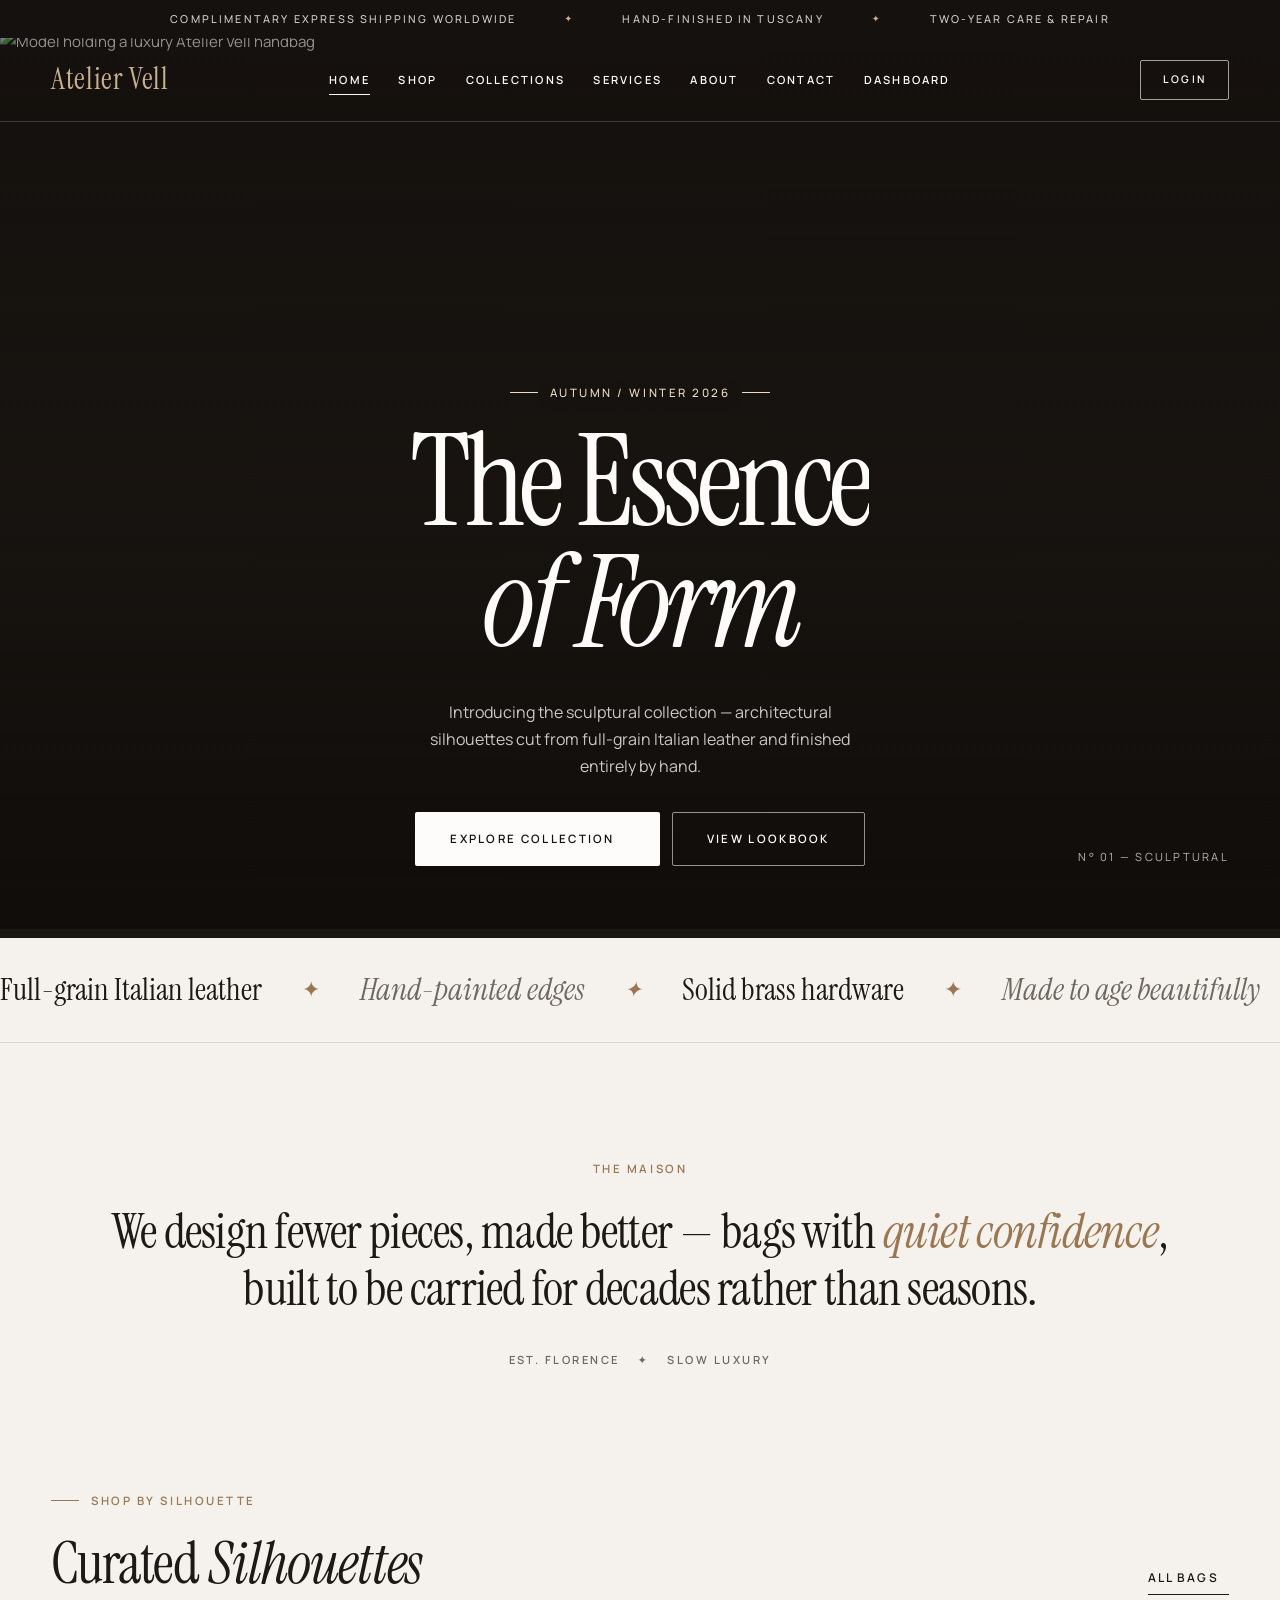
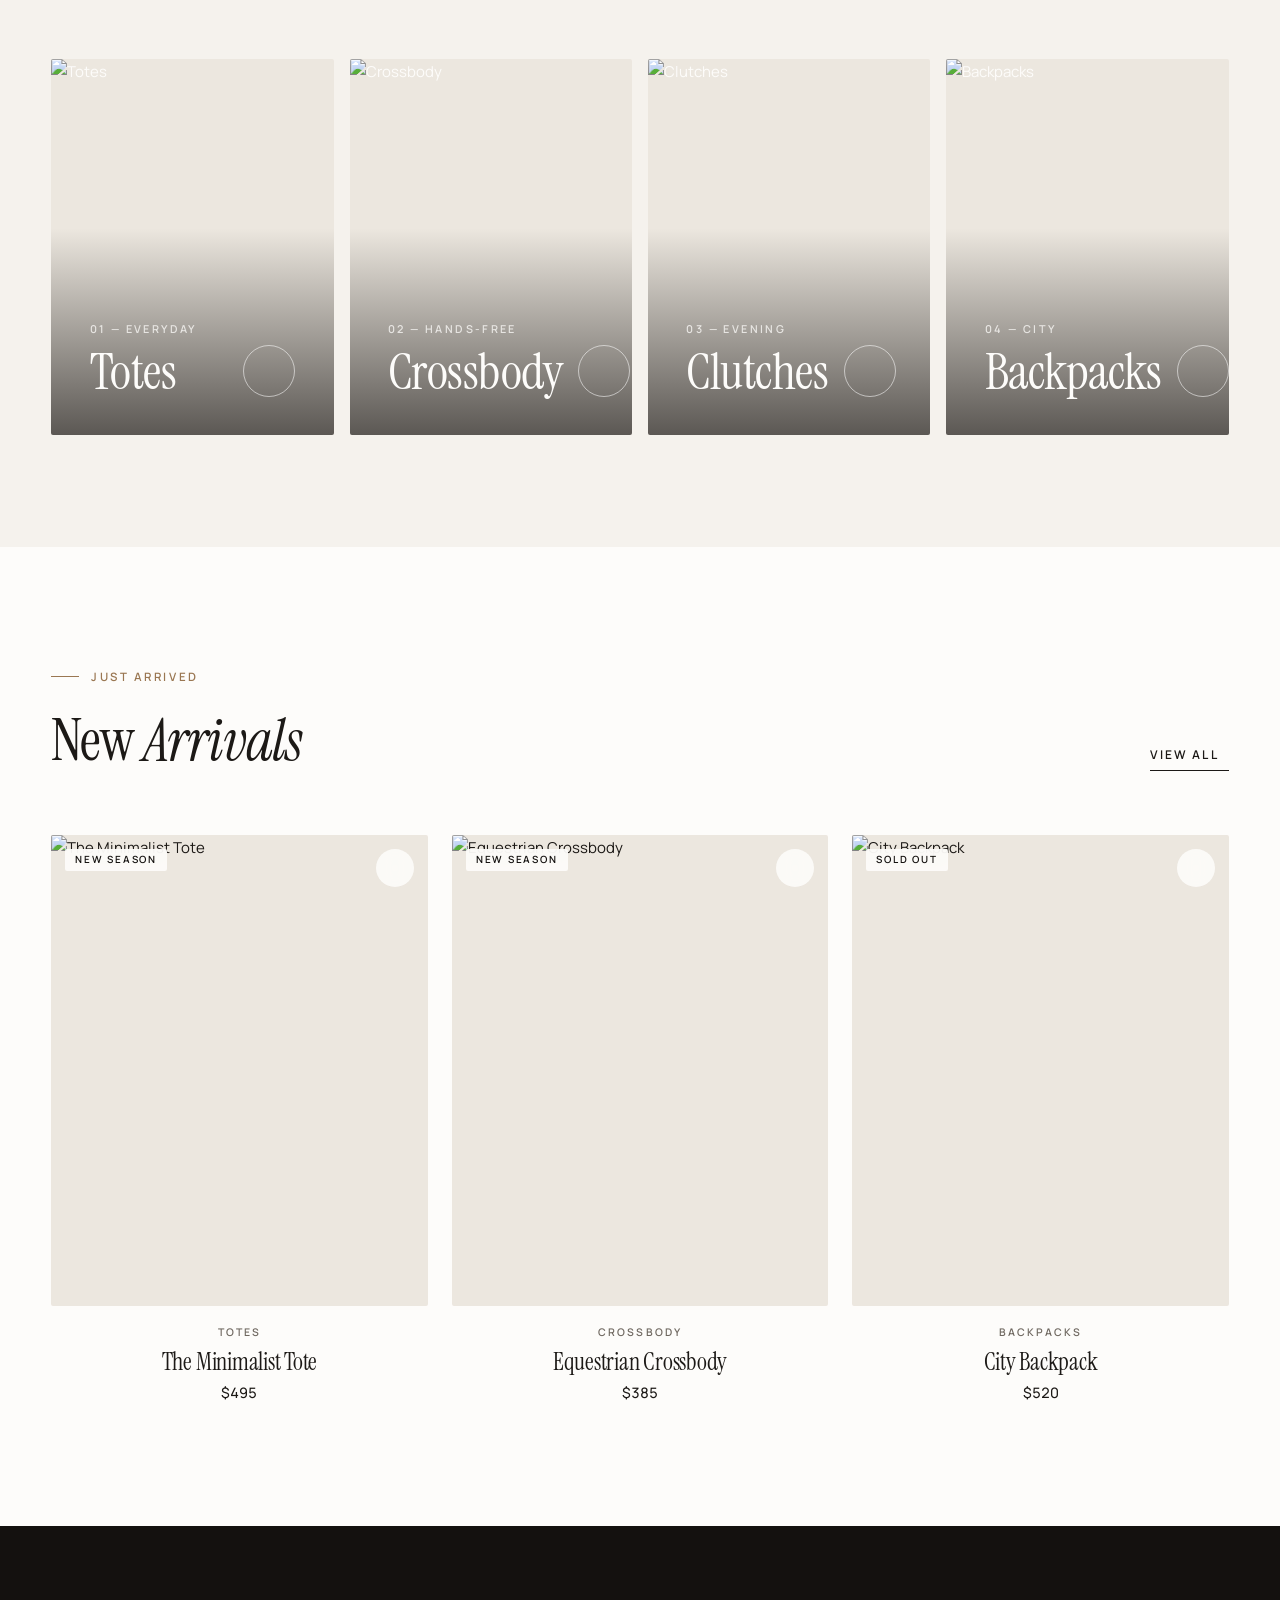
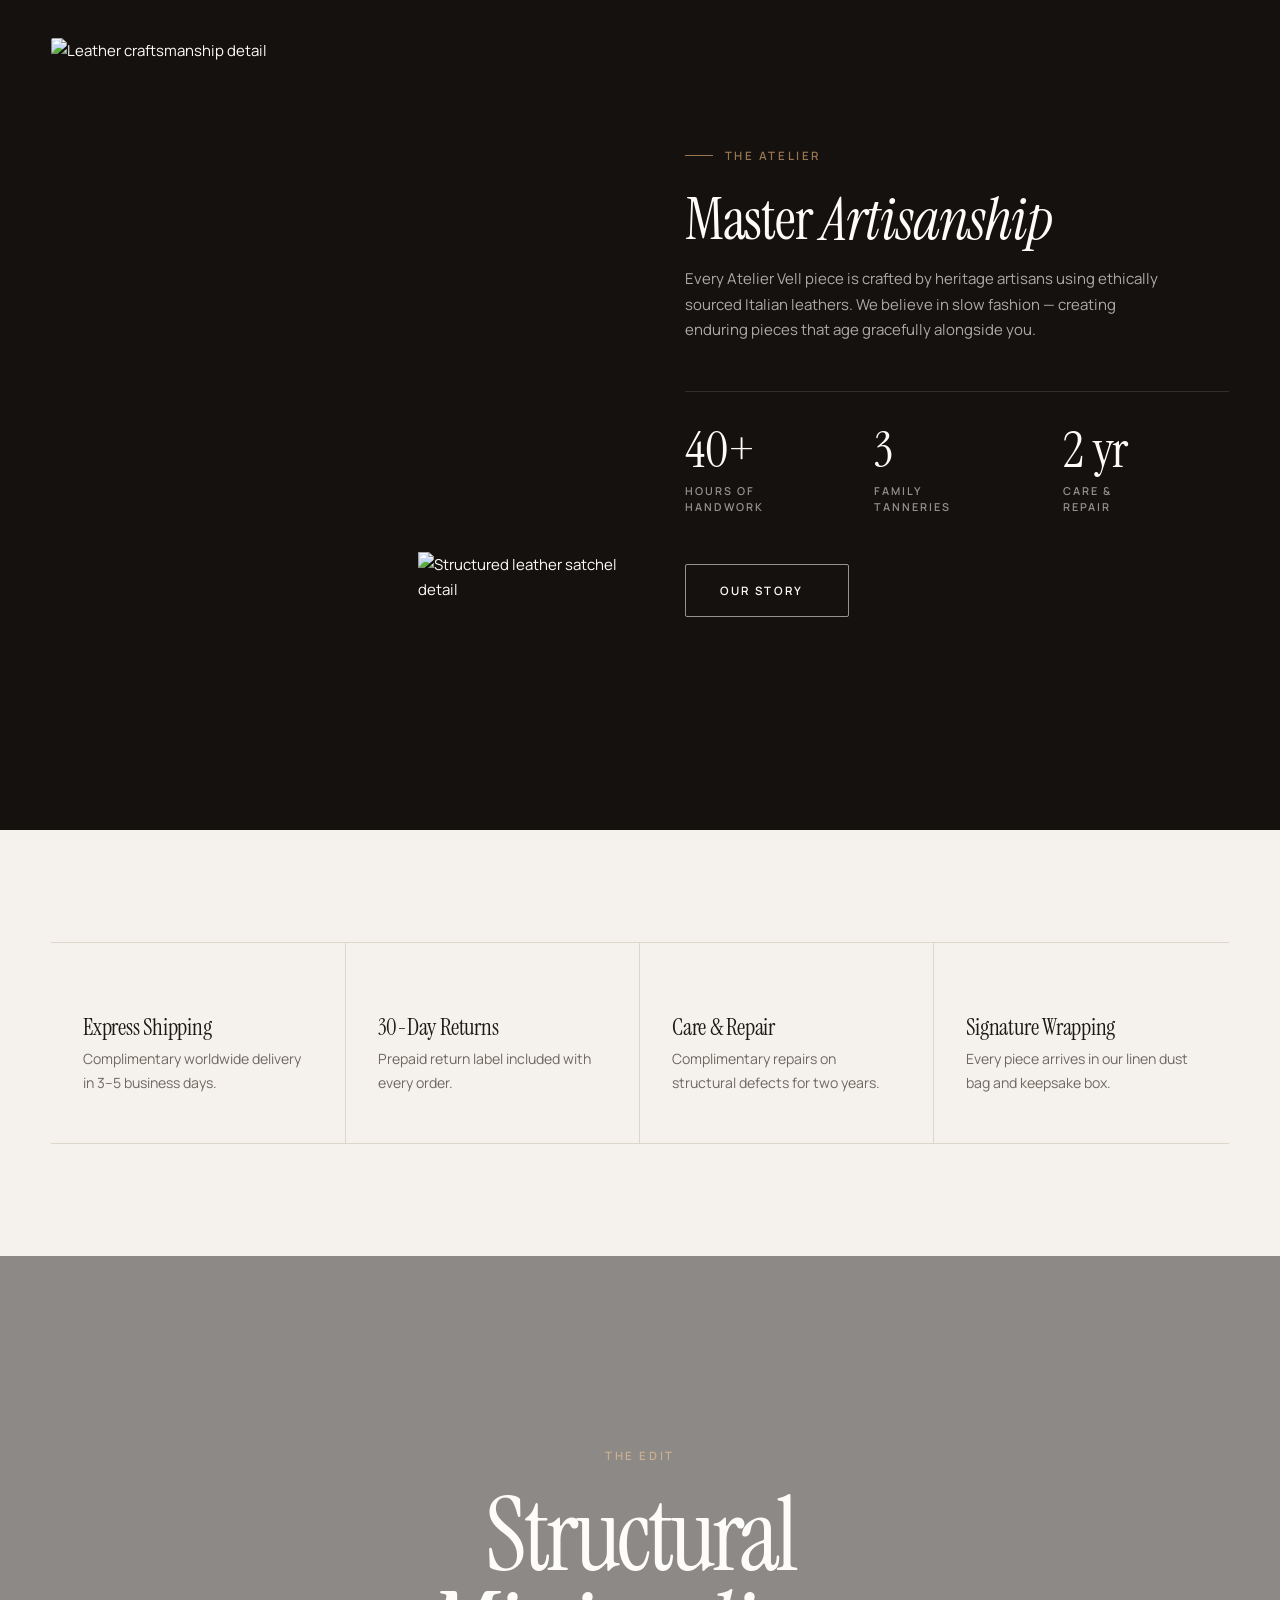
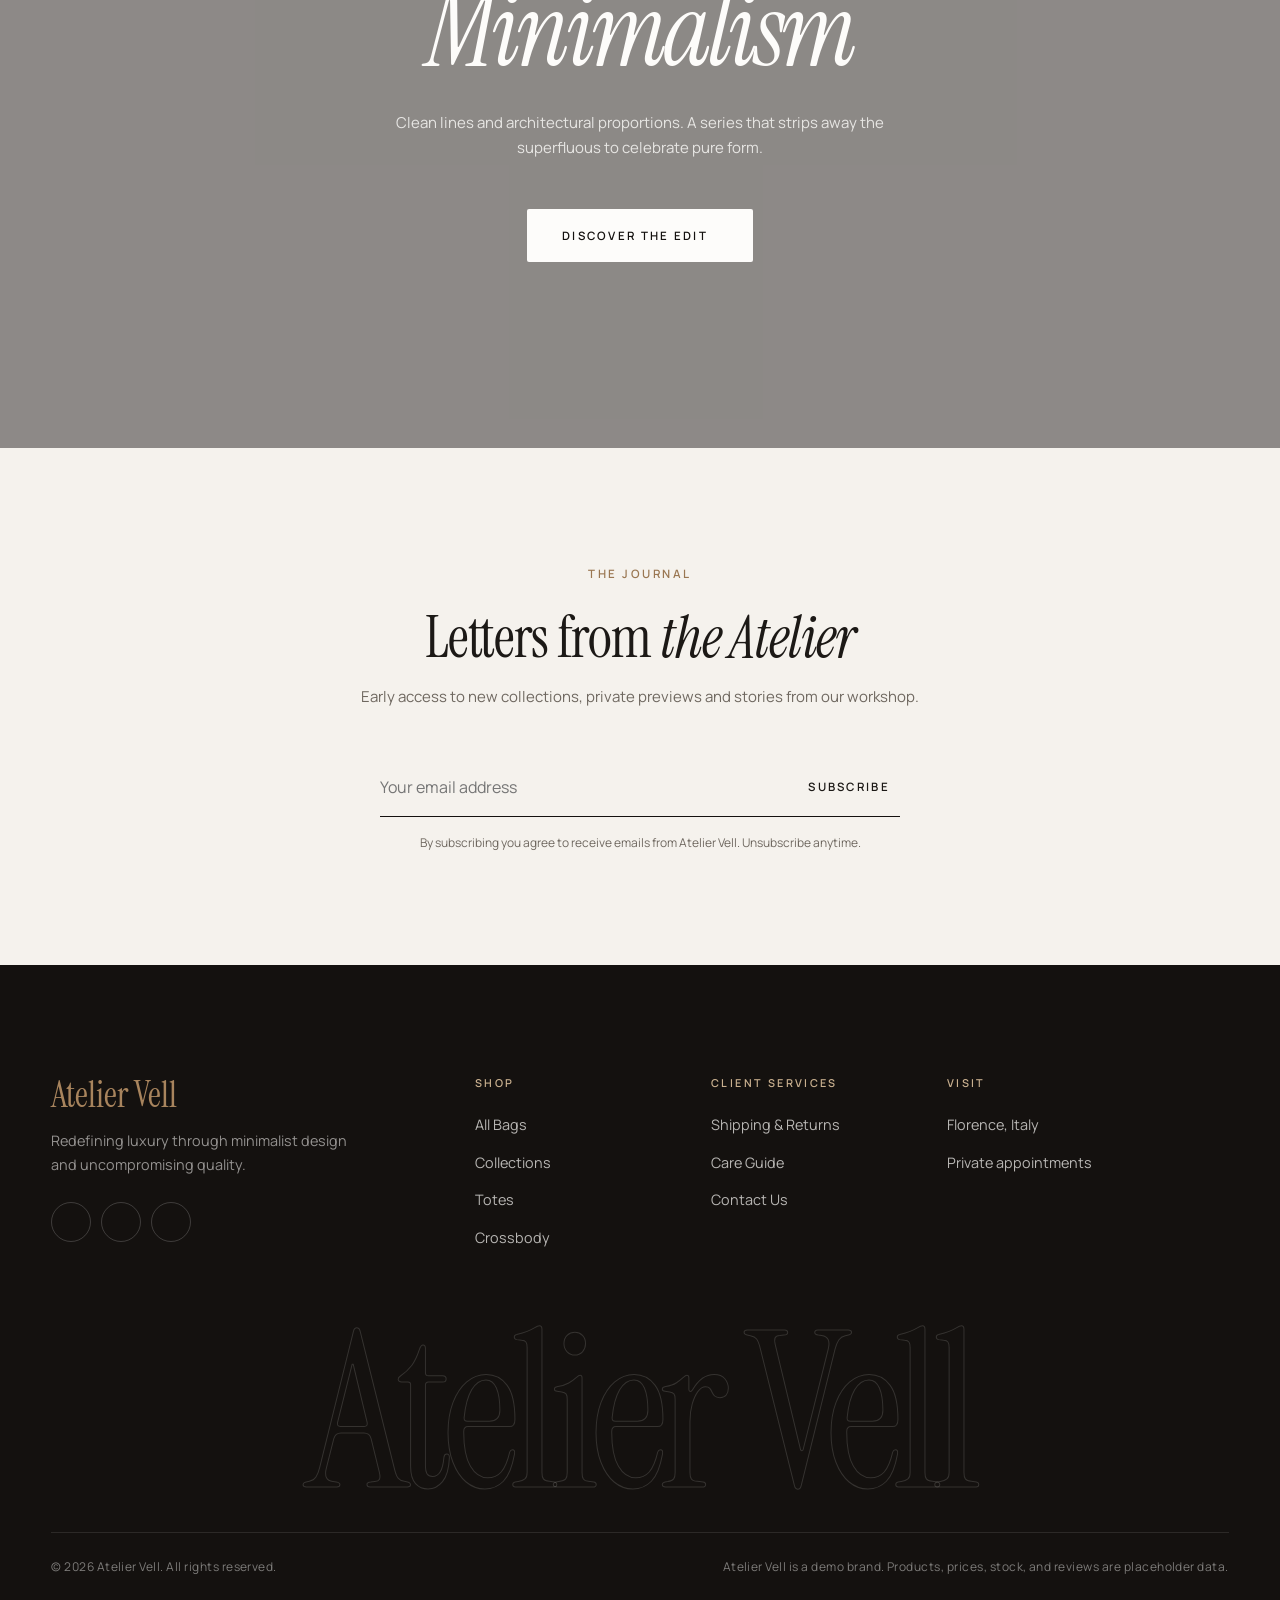
==== commit c42cfe21: "1doc" ====
--- a/index.html
+++ b/index.html
@@ -51,6 +51,7 @@
         <a href="collections.html" class="nav-link">Collections</a>
         <a href="services.html" class="nav-link">Services</a>
         <a href="about.html" class="nav-link">About</a>
+        <a href="contact.html" class="nav-link">Contact</a>
         <a href="dashboard.html" class="nav-link">Dashboard</a>
       </nav>
 
@@ -94,6 +95,7 @@
       <a href="collections.html" class="mobile-nav-link">Collections</a>
       <a href="services.html" class="mobile-nav-link">Services</a>
       <a href="about.html" class="mobile-nav-link">About</a>
+      <a href="contact.html" class="mobile-nav-link">Contact</a>
       <a href="dashboard.html" class="mobile-nav-link">Dashboard</a>
 
       <div style="margin-top: 32px;">
@@ -294,14 +296,14 @@
           <ul class="footer-links">
             <li><a href="services.html#shipping-returns">Shipping &amp; Returns</a></li>
             <li><a href="services.html">Care Guide</a></li>
-            <li><a href="about.html#contact">Contact Us</a></li>
+            <li><a href="contact.html">Contact Us</a></li>
           </ul>
         </div>
         <div>
           <h4 class="footer-heading">Visit</h4>
           <ul class="footer-links">
             <li><a href="about.html">Florence, Italy</a></li>
-            <li><a href="about.html#contact">Private appointments</a></li>
+            <li><a href="contact.html">Private appointments</a></li>
           </ul>
         </div>
       </div>
--- a/assets/css/style.css
+++ b/assets/css/style.css
@@ -769,6 +769,28 @@
   font-weight: 600;
   color: var(--clr-text-light);
 }
+
+/* Active page in the drawer */
+.mobile-nav-link.active {
+  position: relative;
+  padding-left: 18px;
+  color: var(--clr-accent);
+  font-style: italic;
+}
+
+.mobile-nav-link.active::before {
+  content: "";
+  position: absolute;
+  left: 0;
+  top: 50%;
+  width: 6px;
+  height: 6px;
+  border-radius: 50%;
+  background: currentColor;
+  transform: translateY(-50%);
+}
+
+.mobile-dropdown-link.active { color: var(--clr-accent); }
 
 /* ==========================================================================
    PRODUCT CARDS
@@ -2945,3 +2967,89 @@
 @media (max-width: 767px) {
   .back-to-top { width: 42px; height: 42px; }
 }
+
+/* ==========================================================================
+   CONTACT PAGE
+   ========================================================================== */
+.contact-form-row {
+  display: grid;
+  grid-template-columns: 1fr 1fr;
+  gap: 16px;
+}
+
+.care-list a {
+  color: inherit;
+  transition: color 0.3s var(--ease);
+}
+
+.care-list a:hover,
+.care-list a:focus-visible { color: var(--clr-accent); }
+
+.contact-follow { margin-top: var(--space-4); }
+
+.contact-socials {
+  display: flex;
+  flex-wrap: wrap;
+  gap: 10px;
+  margin-top: 12px;
+}
+
+.contact-socials a {
+  width: 44px;
+  height: 44px;
+  display: inline-flex;
+  align-items: center;
+  justify-content: center;
+  border: 1px solid var(--clr-border);
+  border-radius: 50%;
+  color: var(--clr-text);
+  font-size: 1.15rem;
+  transition: background-color 0.3s var(--ease), color 0.3s var(--ease), border-color 0.3s var(--ease);
+}
+
+.contact-socials a:hover,
+.contact-socials a:focus-visible {
+  background: var(--clr-primary);
+  border-color: var(--clr-primary);
+  color: var(--clr-white);
+}
+
+.contact-map {
+  position: relative;
+  aspect-ratio: 16 / 7;
+  border: 1px solid var(--clr-border);
+  overflow: hidden;
+  background: var(--clr-surface);
+}
+
+.contact-map iframe {
+  position: absolute;
+  inset: 0;
+  width: 100%;
+  height: 100%;
+  border: 0;
+  filter: grayscale(1) contrast(1.05);
+  transition: filter 0.6s var(--ease);
+}
+
+.contact-map:hover iframe { filter: grayscale(0); }
+
+.contact-map-cta {
+  margin-top: var(--space-3);
+  text-align: center;
+}
+
+@media (max-width: 600px) {
+  .contact-form-row { grid-template-columns: 1fr; gap: 0; }
+  .contact-map { aspect-ratio: 4 / 5; }
+}
+
+/* Social sign-in buttons */
+.social-auth {
+  display: flex;
+  flex-direction: column;
+  gap: 12px;
+  margin-bottom: var(--space-4);
+}
+
+.social-icon { flex-shrink: 0; margin-right: 10px; font-size: 1.15rem; }
